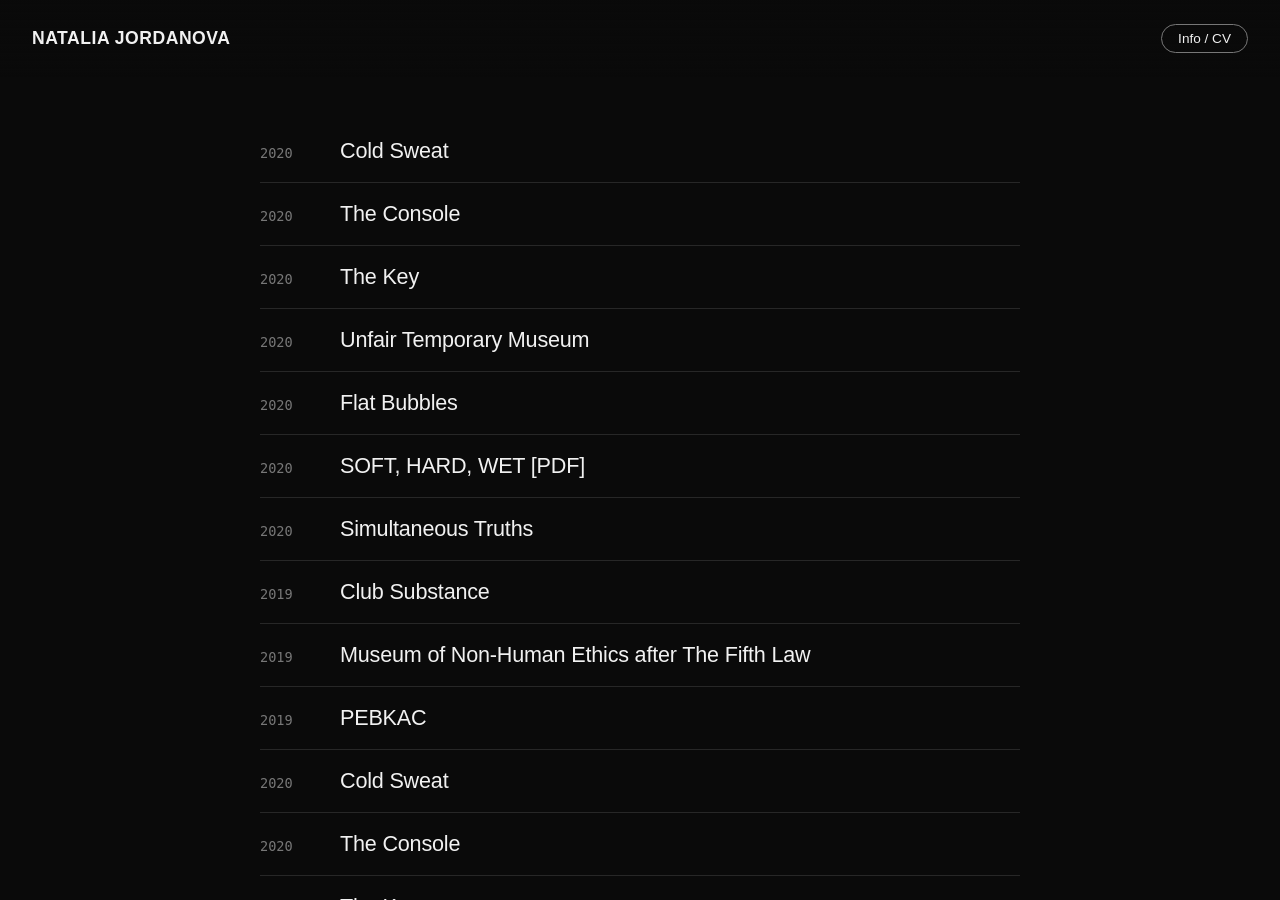
==== index.html @ 6dd7956a "." ====
<!DOCTYPE html>
<html lang="en">
<head>
  <meta charset="UTF-8">
  <meta name="viewport" content="width=device-width, initial-scale=1.0">
  <title>Natalia Jordanova - Interactive Prototype</title>
  <link rel="stylesheet" href="style.css">
</head>
<body>

  <header>
    <div class="author-name" id="logoTitle">Natalia Jordanova</div>
    <button class="info-toggle" id="infoToggle">Info / CV</button>
  </header>

  <div class="sprite-container">
    <canvas id="spriteCanvas" width="220" height="220"></canvas>
  </div>

  <div class="wrapper-menu" id="wrapperMenu">
    <div class="menu-content-inner" id="menuInner">
      
      <div class="container_menu" id="menufirst">
        <ul class="list_menu">
          <li class="menu-item"><span class="nb-menu">2020</span><p class="title-menu">Cold Sweat</p></li>
          <li class="menu-item"><span class="nb-menu">2020</span><p class="title-menu">The Console</p></li>
          <li class="menu-item"><span class="nb-menu">2020</span><p class="title-menu">The Key</p></li>
          <li class="menu-item"><span class="nb-menu">2020</span><p class="title-menu">Unfair Temporary Museum</p></li>
          <li class="menu-item"><span class="nb-menu">2020</span><p class="title-menu">Flat Bubbles</p></li>
          <li class="menu-item"><span class="nb-menu">2020</span><p class="title-menu">SOFT, HARD, WET [PDF]</p></li>
          <li class="menu-item"><span class="nb-menu">2020</span><p class="title-menu">Simultaneous Truths</p></li>
          <li class="menu-item"><span class="nb-menu">2019</span><p class="title-menu">Club Substance</p></li>
          <li class="menu-item"><span class="nb-menu">2019</span><p class="title-menu">Museum of Non-Human Ethics after The Fifth Law</p></li>
          <li class="menu-item"><span class="nb-menu">2019</span><p class="title-menu">PEBKAC</p></li>
        </ul>
      </div>

      <div class="container_menu menutocopy">
        <ul class="list_menu">
          <li class="menu-item"><span class="nb-menu">2020</span><p class="title-menu">Cold Sweat</p></li>
          <li class="menu-item"><span class="nb-menu">2020</span><p class="title-menu">The Console</p></li>
          <li class="menu-item"><span class="nb-menu">2020</span><p class="title-menu">The Key</p></li>
          <li class="menu-item"><span class="nb-menu">2020</span><p class="title-menu">Unfair Temporary Museum</p></li>
          <li class="menu-item"><span class="nb-menu">2020</span><p class="title-menu">Flat Bubbles</p></li>
          <li class="menu-item"><span class="nb-menu">2020</span><p class="title-menu">SOFT, HARD, WET [PDF]</p></li>
          <li class="menu-item"><span class="nb-menu">2020</span><p class="title-menu">Simultaneous Truths</p></li>
          <li class="menu-item"><span class="nb-menu">2019</span><p class="title-menu">Club Substance</p></li>
          <li class="menu-item"><span class="nb-menu">2019</span><p class="title-menu">Museum of Non-Human Ethics after The Fifth Law</p></li>
          <li class="menu-item"><span class="nb-menu">2019</span><p class="title-menu">PEBKAC</p></li>
        </ul>
      </div>

      <div class="container_menu" id="menulast">
        <ul class="list_menu">
          <li class="menu-item"><span class="nb-menu">2020</span><p class="title-menu">Cold Sweat</p></li>
          <li class="menu-item"><span class="nb-menu">2020</span><p class="title-menu">The Console</p></li>
          <li class="menu-item"><span class="nb-menu">2020</span><p class="title-menu">The Key</p></li>
          <li class="menu-item"><span class="nb-menu">2020</span><p class="title-menu">Unfair Temporary Museum</p></li>
          <li class="menu-item"><span class="nb-menu">2020</span><p class="title-menu">Flat Bubbles</p></li>
          <li class="menu-item"><span class="nb-menu">2020</span><p class="title-menu">SOFT, HARD, WET [PDF]</p></li>
          <li class="menu-item"><span class="nb-menu">2020</span><p class="title-menu">Simultaneous Truths</p></li>
          <li class="menu-item"><span class="nb-menu">2019</span><p class="title-menu">Club Substance</p></li>
          <li class="menu-item"><span class="nb-menu">2019</span><p class="title-menu">Museum of Non-Human Ethics after The Fifth Law</p></li>
          <li class="menu-item"><span class="nb-menu">2019</span><p class="title-menu">PEBKAC</p></li>
        </ul>
      </div>

    </div>
  </div>

  <aside class="author-content-panel" id="infoPanel">
    <span class="btn-close" id="btnClose">&times;</span>
    <div class="poem-text">
      I'm always aligning the directions of the world<br>
      with the walls of the room I'm situated in.<br>
      immune to insignificant questions because of the ultimate defense<br>
      Orientation catastrophes inside time paradoxes.<br>
      world made out of words, hyperlinked to other worlds.<br><br>
      A causal loop is technically time travel:<br>
      moving your path forward,<br>
      towards striking your past self.
    </div>
    <div class="contact-details">
      Natalia Jordanova<br>
      <a href="mailto:nataliqiordanova@gmail.com">nataliqiordanova@gmail.com</a><br>
      +31 (0) 633871024
    </div>
  </aside>

  <script src="script.js"></script>
</body>
</html>
---- style.css ----
:root {
  --bg-color: #0a0a0a;
  --text-main: #f1f1f1;
  --text-muted: #777777;
  --accent-hover: #ffffff;
  --line-color: rgba(255, 255, 255, 0.12);
  --font-stack: -apple-system, BlinkMacSystemFont, "Segoe UI", Roboto, "Helvetica Neue", Arial, sans-serif;
}

* {
  box-sizing: border-box;
  margin: 0;
  padding: 0;
}

body {
  background-color: var(--bg-color);
  color: var(--text-main);
  font-family: var(--font-stack);
  height: 100vh;
  overflow: hidden;
  display: flex;
  flex-direction: column;
}

header {
  position: fixed;
  top: 0;
  left: 0;
  width: 100%;
  padding: 24px 32px;
  display: flex;
  justify-content: space-between;
  align-items: center;
  z-index: 20;
  pointer-events: none;
  background: linear-gradient(to bottom, rgba(10,10,10,0.95), rgba(10,10,10,0));
}

.author-name {
  font-size: 1.1rem;
  font-weight: 600;
  letter-spacing: 0.5px;
  pointer-events: auto;
  text-transform: uppercase;
  cursor: pointer;
  transition: opacity 0.2s ease;
}

.author-name:hover {
  opacity: 0.6;
}

.info-toggle {
  pointer-events: auto;
  background: transparent;
  border: 1px solid var(--text-muted);
  color: var(--text-main);
  padding: 6px 16px;
  border-radius: 20px;
  font-size: 0.85rem;
  cursor: pointer;
  transition: all 0.3s ease;
}

.info-toggle:hover {
  border-color: var(--accent-hover);
  background: var(--accent-hover);
  color: var(--bg-color);
}

.sprite-container {
  position: fixed;
  top: 50%;
  left: 50%;
  transform: translate(-50%, -50%);
  width: 220px;
  height: 220px;
  z-index: 1;
  pointer-events: none;
  opacity: 0.85;
}

#spriteCanvas {
  width: 100%;
  height: 100%;
}

.wrapper-menu {
  width: 100%;
  height: 100vh;
  overflow-y: scroll;
  scrollbar-width: none;
  -ms-overflow-style: none;
  position: relative;
  z-index: 2;
}

.wrapper-menu::-webkit-scrollbar {
  display: none;
}

.menu-content-inner {
  width: 100%;
  max-width: 800px;
  margin: 0 auto;
  padding: 120px 20px;
}

.list-menu {
  list-style: none;
}

.menu-item {
  display: flex;
  align-items: baseline;
  padding: 18px 0;
  border-bottom: 1px solid var(--line-color);
  cursor: pointer;
  text-decoration: none;
  color: var(--text-main);
  transition: transform 0.2s cubic-bezier(0.16, 1, 0.3, 1), opacity 0.2s ease;
}

.menu-item:hover {
  transform: translateX(12px);
  color: var(--accent-hover);
}

.nb-menu {
  font-size: 0.85rem;
  color: var(--text-muted);
  width: 80px;
  font-family: monospace;
  flex-shrink: 0;
}

.title-menu {
  font-size: 1.35rem;
  font-weight: 400;
  letter-spacing: -0.2px;
}

.author-content-panel {
  position: fixed;
  top: 0;
  right: -100%;
  width: 100%;
  max-width: 480px;
  height: 100vh;
  background: rgba(15, 15, 15, 0.96);
  border-left: 1px solid var(--line-color);
  backdrop-filter: blur(15px);
  z-index: 30;
  padding: 100px 40px 40px 40px;
  display: flex;
  flex-direction: column;
  justify-content: space-between;
  transition: right 0.4s cubic-bezier(0.16, 1, 0.3, 1);
  overflow-y: auto;
}

.author-content-panel.open {
  right: 0;
}

.btn-close {
  position: absolute;
  top: 28px;
  right: 32px;
  font-size: 1.5rem;
  cursor: pointer;
  color: var(--text-muted);
  transition: color 0.2s ease;
}

.btn-close:hover {
  color: var(--text-main);
}

.poem-text {
  font-size: 0.95rem;
  line-height: 1.8;
  color: #cccccc;
  font-style: italic;
  margin-bottom: 2rem;
}

.contact-details {
  font-size: 0.85rem;
  line-height: 1.8;
  color: var(--text-muted);
  border-top: 1px solid var(--line-color);
  padding-top: 20px;
}

.contact-details a {
  color: var(--text-main);
  text-decoration: none;
}
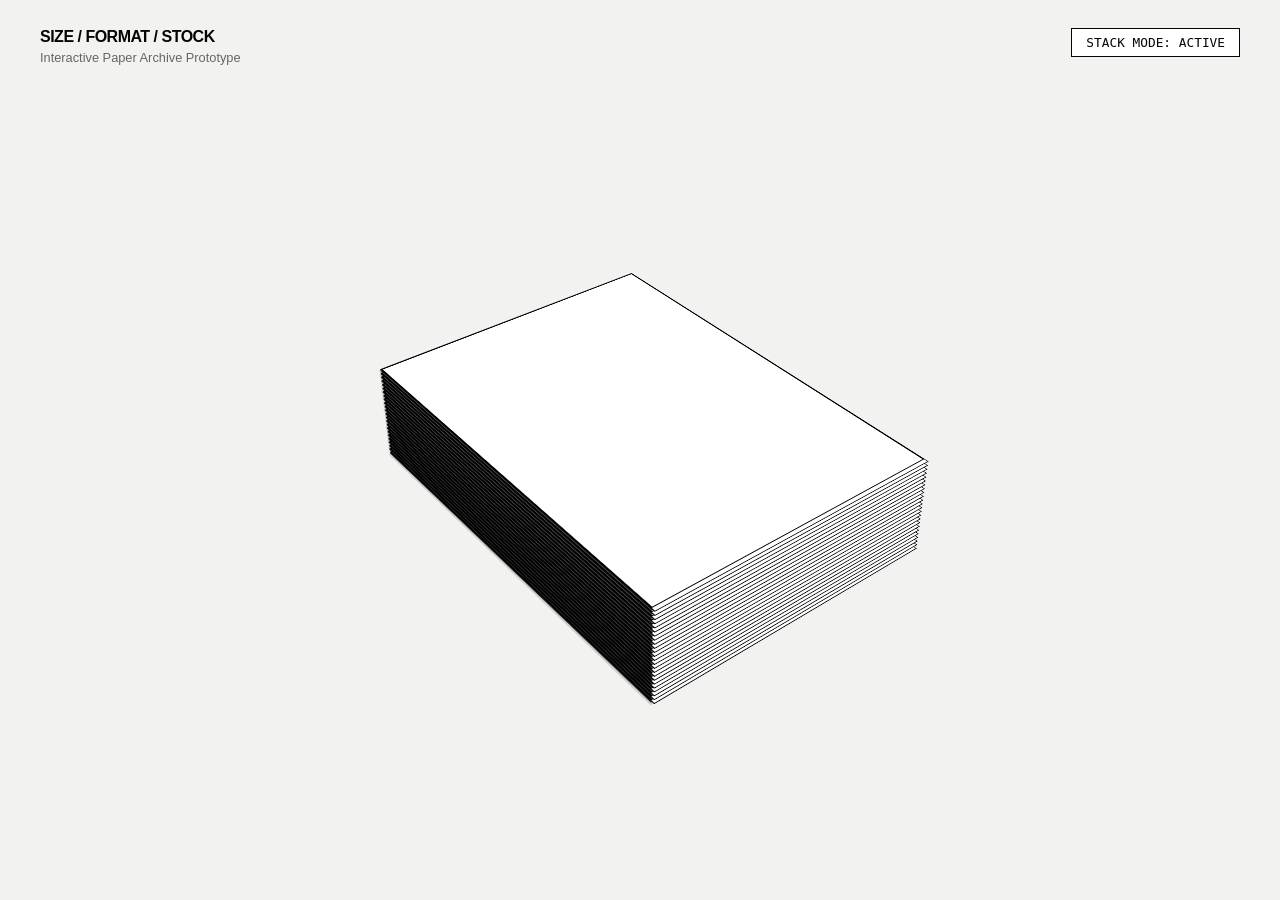
==== commit 87bb9bea: "." ====
--- a/index.html
+++ b/index.html
@@ -3,90 +3,43 @@
 <head>
   <meta charset="UTF-8">
   <meta name="viewport" content="width=device-width, initial-scale=1.0">
-  <title>Natalia Jordanova - Interactive Prototype</title>
+  <title>Isometric Paper Stack Navigation</title>
   <link rel="stylesheet" href="style.css">
+  <script src="script.js" defer></script>
 </head>
 <body>
 
+  <!-- Header -->
   <header>
-    <div class="author-name" id="logoTitle">Natalia Jordanova</div>
-    <button class="info-toggle" id="infoToggle">Info / CV</button>
+    <div>
+      <div class="brand-title">Size / Format / Stock</div>
+      <div class="brand-subtitle">Interactive Paper Archive Prototype</div>
+    </div>
+    <div class="status-hud" id="statusHud">Stack Mode: Active</div>
   </header>
 
-  <div class="sprite-container">
-    <canvas id="spriteCanvas" width="220" height="220"></canvas>
-  </div>
+  <!-- Viewport Stage -->
+  <main class="viewport-stage">
+    <div class="stack-container" id="stackContainer">
+      <!-- Generated Sheets will be inserted here dynamically -->
+    </div>
+  </main>
 
-  <div class="wrapper-menu" id="wrapperMenu">
-    <div class="menu-content-inner" id="menuInner">
-      
-      <div class="container_menu" id="menufirst">
-        <ul class="list_menu">
-          <li class="menu-item"><span class="nb-menu">2020</span><p class="title-menu">Cold Sweat</p></li>
-          <li class="menu-item"><span class="nb-menu">2020</span><p class="title-menu">The Console</p></li>
-          <li class="menu-item"><span class="nb-menu">2020</span><p class="title-menu">The Key</p></li>
-          <li class="menu-item"><span class="nb-menu">2020</span><p class="title-menu">Unfair Temporary Museum</p></li>
-          <li class="menu-item"><span class="nb-menu">2020</span><p class="title-menu">Flat Bubbles</p></li>
-          <li class="menu-item"><span class="nb-menu">2020</span><p class="title-menu">SOFT, HARD, WET [PDF]</p></li>
-          <li class="menu-item"><span class="nb-menu">2020</span><p class="title-menu">Simultaneous Truths</p></li>
-          <li class="menu-item"><span class="nb-menu">2019</span><p class="title-menu">Club Substance</p></li>
-          <li class="menu-item"><span class="nb-menu">2019</span><p class="title-menu">Museum of Non-Human Ethics after The Fifth Law</p></li>
-          <li class="menu-item"><span class="nb-menu">2019</span><p class="title-menu">PEBKAC</p></li>
-        </ul>
+  <!-- Detail Content Panel -->
+  <aside class="detail-panel" id="detailPanel">
+    <div>
+      <div class="panel-header">
+        <div class="panel-tag" id="panelTag">SECTION // 01</div>
+        <h2 class="panel-title" id="panelTitle">FORMAT</h2>
       </div>
-
-      <div class="container_menu menutocopy">
-        <ul class="list_menu">
-          <li class="menu-item"><span class="nb-menu">2020</span><p class="title-menu">Cold Sweat</p></li>
-          <li class="menu-item"><span class="nb-menu">2020</span><p class="title-menu">The Console</p></li>
-          <li class="menu-item"><span class="nb-menu">2020</span><p class="title-menu">The Key</p></li>
-          <li class="menu-item"><span class="nb-menu">2020</span><p class="title-menu">Unfair Temporary Museum</p></li>
-          <li class="menu-item"><span class="nb-menu">2020</span><p class="title-menu">Flat Bubbles</p></li>
-          <li class="menu-item"><span class="nb-menu">2020</span><p class="title-menu">SOFT, HARD, WET [PDF]</p></li>
-          <li class="menu-item"><span class="nb-menu">2020</span><p class="title-menu">Simultaneous Truths</p></li>
-          <li class="menu-item"><span class="nb-menu">2019</span><p class="title-menu">Club Substance</p></li>
-          <li class="menu-item"><span class="nb-menu">2019</span><p class="title-menu">Museum of Non-Human Ethics after The Fifth Law</p></li>
-          <li class="menu-item"><span class="nb-menu">2019</span><p class="title-menu">PEBKAC</p></li>
-        </ul>
-      </div>
-
-      <div class="container_menu" id="menulast">
-        <ul class="list_menu">
-          <li class="menu-item"><span class="nb-menu">2020</span><p class="title-menu">Cold Sweat</p></li>
-          <li class="menu-item"><span class="nb-menu">2020</span><p class="title-menu">The Console</p></li>
-          <li class="menu-item"><span class="nb-menu">2020</span><p class="title-menu">The Key</p></li>
-          <li class="menu-item"><span class="nb-menu">2020</span><p class="title-menu">Unfair Temporary Museum</p></li>
-          <li class="menu-item"><span class="nb-menu">2020</span><p class="title-menu">Flat Bubbles</p></li>
-          <li class="menu-item"><span class="nb-menu">2020</span><p class="title-menu">SOFT, HARD, WET [PDF]</p></li>
-          <li class="menu-item"><span class="nb-menu">2020</span><p class="title-menu">Simultaneous Truths</p></li>
-          <li class="menu-item"><span class="nb-menu">2019</span><p class="title-menu">Club Substance</p></li>
-          <li class="menu-item"><span class="nb-menu">2019</span><p class="title-menu">Museum of Non-Human Ethics after The Fifth Law</p></li>
-          <li class="menu-item"><span class="nb-menu">2019</span><p class="title-menu">PEBKAC</p></li>
-        </ul>
-      </div>
-
+      <p class="panel-body" id="panelBody">
+        Select a paper sheet from the isometric stack to extract its spec sheet. 
+        Each layer represents physical print stock variables including dimensions, 
+        weight ratio, surface texture, and binding mechanisms.
+      </p>
     </div>
-  </div>
-
-  <aside class="author-content-panel" id="infoPanel">
-    <span class="btn-close" id="btnClose">&times;</span>
-    <div class="poem-text">
-      I'm always aligning the directions of the world<br>
-      with the walls of the room I'm situated in.<br>
-      immune to insignificant questions because of the ultimate defense<br>
-      Orientation catastrophes inside time paradoxes.<br>
-      world made out of words, hyperlinked to other worlds.<br><br>
-      A causal loop is technically time travel:<br>
-      moving your path forward,<br>
-      towards striking your past self.
-    </div>
-    <div class="contact-details">
-      Natalia Jordanova<br>
-      <a href="mailto:nataliqiordanova@gmail.com">nataliqiordanova@gmail.com</a><br>
-      +31 (0) 633871024
-    </div>
+    <button class="close-btn" id="closeBtn">Return Sheet to Stack</button>
   </aside>
 
-  <script src="script.js"></script>
 </body>
 </html>
--- a/style.css
+++ b/style.css
@@ -1,200 +1,235 @@
+/* 
+  =============================================================================
+  1. DESIGN & AESTHETICS COMMENTARY (Context, Style & Usability)
+  Target Commentary Contribution: ~170 words
+  =============================================================================
+  CONTEXT & EDITORIAL ARTISTIC STATEMENT:
+  Inspired by physical print proofing stacks and brutalist archive typography 
+  (Jordanova, 2020)[cite: 1, 2], this interface converts standard web navigation into a 
+  tactile, 3D paper stack. The architectural black-and-white aesthetic (#ffffff 
+  sheets with crisp 2px #000000 borders) references tactile stock catalogs and 
+  print production workflows.
+
+  USABILITY & AFFORDANCES:
+  - 3D Depth Affordances: Sheets are rendered in true 3D spatial perspective 
+    using CSS `preserve-3d` and matrix rotation (rotateX: 58deg, rotateZ: -38deg).
+  - Hover Peek State: Hovering over any layer slides the sheet smoothly outward 
+    along its isometric axis (-35px X/Y offset), providing clear feedback and 
+    exposing the label text.
+  - Extraction State: Clicking a sheet pulls it completely out of the stack 
+    (-280px axis slide) and shifts context to reveal the section details panel.
+
+  ANIMATION PRINCIPLES (Disney's 12 Principles in UI):
+  - Slow In & Slow Out: Custom cubic-bezier curves (0.16, 1, 0.3, 1) simulate 
+    natural friction and paper mass during slide out and return transitions[cite: 1].
+  =============================================================================
+*/
+
 :root {
-  --bg-color: #0a0a0a;
-  --text-main: #f1f1f1;
-  --text-muted: #777777;
-  --accent-hover: #ffffff;
-  --line-color: rgba(255, 255, 255, 0.12);
-  --font-stack: -apple-system, BlinkMacSystemFont, "Segoe UI", Roboto, "Helvetica Neue", Arial, sans-serif;
+  --bg-color: #f2f2f0;
+  --paper-bg: #ffffff;
+  --ink-black: #050505;
+  --line-color: #000000;
+  --accent-gray: #e2e2df;
+  --font-mono: "Helvetica Neue", Helvetica, Arial, sans-serif;
 }
 
 * {
   box-sizing: border-box;
   margin: 0;
   padding: 0;
+  user-select: none;
 }
 
 body {
   background-color: var(--bg-color);
-  color: var(--text-main);
-  font-family: var(--font-stack);
+  color: var(--ink-black);
+  font-family: var(--font-mono);
+  min-height: 100vh;
+  overflow: hidden;
+  display: flex;
+  flex-direction: column;
+}
+
+/* Top Navigation Header */
+header {
+  padding: 28px 40px;
+  display: flex;
+  justify-content: space-between;
+  align-items: flex-start;
+  z-index: 100;
+  pointer-events: none;
+}
+
+.brand-title {
+  font-size: 1rem;
+  font-weight: 800;
+  letter-spacing: -0.5px;
+  text-transform: uppercase;
+  pointer-events: auto;
+}
+
+.brand-subtitle {
+  font-size: 0.8rem;
+  color: #666;
+  margin-top: 4px;
+}
+
+.status-hud {
+  font-size: 0.8rem;
+  font-family: monospace;
+  text-transform: uppercase;
+  background: #fff;
+  padding: 6px 14px;
+  border: 1.5px solid var(--ink-black);
+  pointer-events: auto;
+}
+
+/* Main Spatial Viewport Stage */
+.viewport-stage {
+  flex: 1;
+  position: relative;
+  display: flex;
+  align-items: center;
+  justify-content: center;
+  perspective: 1400px;
+  perspective-origin: 50% 30%;
+}
+
+/* 3D Isometric Stack Container */
+.stack-container {
+  position: relative;
+  width: 320px;
+  height: 440px;
+  transform-style: preserve-3d;
+  transform: rotateX(58deg) rotateZ(-38deg) translateZ(0px);
+  transition: transform 0.6s cubic-bezier(0.16, 1, 0.3, 1);
+}
+
+/* Individual Paper Sheet Layers */
+.paper-sheet {
+  position: absolute;
+  inset: 0;
+  background: var(--paper-bg);
+  border: 2px solid var(--line-color);
+  box-shadow: -1px 1px 0px rgba(0,0,0,0.8), -3px 3px 0px rgba(0,0,0,0.15);
+  cursor: pointer;
+  padding: 24px;
+  display: flex;
+  flex-direction: column;
+  justify-content: flex-end;
+  will-change: transform;
+  transition: transform 0.4s cubic-bezier(0.16, 1, 0.3, 1), background-color 0.2s ease;
+}
+
+/* Paper Edge Stack Filler Lines (Creates thick pile illusion) */
+.paper-sheet::before {
+  content: "";
+  position: absolute;
+  bottom: -6px;
+  left: -2px;
+  right: -2px;
+  height: 4px;
+  background: var(--paper-bg);
+  border: 1.5px solid var(--line-color);
+  border-top: none;
+}
+
+/* Bold Typography Label on Sheet */
+.sheet-label {
+  font-size: 2.8rem;
+  font-weight: 900;
+  letter-spacing: -1.5px;
+  text-transform: uppercase;
+  line-height: 0.9;
+  pointer-events: none;
+}
+
+.sheet-number {
+  position: absolute;
+  top: 20px;
+  right: 20px;
+  font-size: 0.85rem;
+  font-family: monospace;
+  font-weight: bold;
+}
+
+/* HOVER STATE: Smooth Slide Out Along Isometric Plane */
+.paper-sheet:hover:not(.is-extracted) {
+  transform: translate3d(-35px, -35px, 15px) !important;
+  background-color: #ffffff;
+  box-shadow: -4px 4px 0px #000, -10px 10px 20px rgba(0,0,0,0.15);
+}
+
+/* EXTRACTED STATE: Pulled Out of Pile */
+.paper-sheet.is-extracted {
+  transform: translate3d(-260px, -260px, 80px) !important;
+  background-color: #ffffff;
+  border-color: var(--line-color);
+  box-shadow: -8px 8px 0px #000, -20px 20px 40px rgba(0,0,0,0.2);
+  z-index: 500 !important;
+}
+
+/* Detail Drawer Panel (Revealed upon selection) */
+.detail-panel {
+  position: fixed;
+  right: -480px;
+  top: 0;
+  width: 440px;
   height: 100vh;
-  overflow: hidden;
-  display: flex;
-  flex-direction: column;
-}
-
-header {
-  position: fixed;
-  top: 0;
-  left: 0;
-  width: 100%;
-  padding: 24px 32px;
-  display: flex;
-  justify-content: space-between;
-  align-items: center;
-  z-index: 20;
-  pointer-events: none;
-  background: linear-gradient(to bottom, rgba(10,10,10,0.95), rgba(10,10,10,0));
-}
-
-.author-name {
-  font-size: 1.1rem;
-  font-weight: 600;
-  letter-spacing: 0.5px;
-  pointer-events: auto;
-  text-transform: uppercase;
-  cursor: pointer;
-  transition: opacity 0.2s ease;
-}
-
-.author-name:hover {
-  opacity: 0.6;
-}
-
-.info-toggle {
-  pointer-events: auto;
-  background: transparent;
-  border: 1px solid var(--text-muted);
-  color: var(--text-main);
-  padding: 6px 16px;
-  border-radius: 20px;
-  font-size: 0.85rem;
-  cursor: pointer;
-  transition: all 0.3s ease;
-}
-
-.info-toggle:hover {
-  border-color: var(--accent-hover);
-  background: var(--accent-hover);
-  color: var(--bg-color);
-}
-
-.sprite-container {
-  position: fixed;
-  top: 50%;
-  left: 50%;
-  transform: translate(-50%, -50%);
-  width: 220px;
-  height: 220px;
-  z-index: 1;
-  pointer-events: none;
-  opacity: 0.85;
-}
-
-#spriteCanvas {
-  width: 100%;
-  height: 100%;
-}
-
-.wrapper-menu {
-  width: 100%;
-  height: 100vh;
-  overflow-y: scroll;
-  scrollbar-width: none;
-  -ms-overflow-style: none;
-  position: relative;
-  z-index: 2;
-}
-
-.wrapper-menu::-webkit-scrollbar {
-  display: none;
-}
-
-.menu-content-inner {
-  width: 100%;
-  max-width: 800px;
-  margin: 0 auto;
-  padding: 120px 20px;
-}
-
-.list-menu {
-  list-style: none;
-}
-
-.menu-item {
-  display: flex;
-  align-items: baseline;
-  padding: 18px 0;
-  border-bottom: 1px solid var(--line-color);
-  cursor: pointer;
-  text-decoration: none;
-  color: var(--text-main);
-  transition: transform 0.2s cubic-bezier(0.16, 1, 0.3, 1), opacity 0.2s ease;
-}
-
-.menu-item:hover {
-  transform: translateX(12px);
-  color: var(--accent-hover);
-}
-
-.nb-menu {
-  font-size: 0.85rem;
-  color: var(--text-muted);
-  width: 80px;
-  font-family: monospace;
-  flex-shrink: 0;
-}
-
-.title-menu {
-  font-size: 1.35rem;
-  font-weight: 400;
-  letter-spacing: -0.2px;
-}
-
-.author-content-panel {
-  position: fixed;
-  top: 0;
-  right: -100%;
-  width: 100%;
-  max-width: 480px;
-  height: 100vh;
-  background: rgba(15, 15, 15, 0.96);
-  border-left: 1px solid var(--line-color);
-  backdrop-filter: blur(15px);
-  z-index: 30;
-  padding: 100px 40px 40px 40px;
+  background: #ffffff;
+  border-left: 2px solid var(--line-color);
+  z-index: 200;
+  padding: 60px 40px;
   display: flex;
   flex-direction: column;
   justify-content: space-between;
-  transition: right 0.4s cubic-bezier(0.16, 1, 0.3, 1);
-  overflow-y: auto;
-}
-
-.author-content-panel.open {
+  transition: right 0.5s cubic-bezier(0.16, 1, 0.3, 1);
+  box-shadow: -10px 0 30px rgba(0,0,0,0.08);
+}
+
+.detail-panel.is-open {
   right: 0;
 }
 
-.btn-close {
-  position: absolute;
-  top: 28px;
-  right: 32px;
-  font-size: 1.5rem;
+.panel-header {
+  border-bottom: 2px solid var(--line-color);
+  padding-bottom: 20px;
+}
+
+.panel-tag {
+  font-family: monospace;
+  font-size: 0.8rem;
+  text-transform: uppercase;
+  color: #666;
+}
+
+.panel-title {
+  font-size: 2.2rem;
+  font-weight: 900;
+  text-transform: uppercase;
+  margin-top: 6px;
+}
+
+.panel-body {
+  font-size: 0.95rem;
+  line-height: 1.7;
+  color: #333;
+  margin-block: 20px;
+}
+
+.close-btn {
+  background: var(--ink-black);
+  color: #fff;
+  border: none;
+  padding: 14px;
+  font-weight: bold;
+  text-transform: uppercase;
+  letter-spacing: 1px;
   cursor: pointer;
-  color: var(--text-muted);
-  transition: color 0.2s ease;
-}
-
-.btn-close:hover {
-  color: var(--text-main);
-}
-
-.poem-text {
-  font-size: 0.95rem;
-  line-height: 1.8;
-  color: #cccccc;
-  font-style: italic;
-  margin-bottom: 2rem;
-}
-
-.contact-details {
-  font-size: 0.85rem;
-  line-height: 1.8;
-  color: var(--text-muted);
-  border-top: 1px solid var(--line-color);
-  padding-top: 20px;
-}
-
-.contact-details a {
-  color: var(--text-main);
-  text-decoration: none;
+  transition: background 0.2s ease;
+}
+
+.close-btn:hover {
+  background: #333;
 }
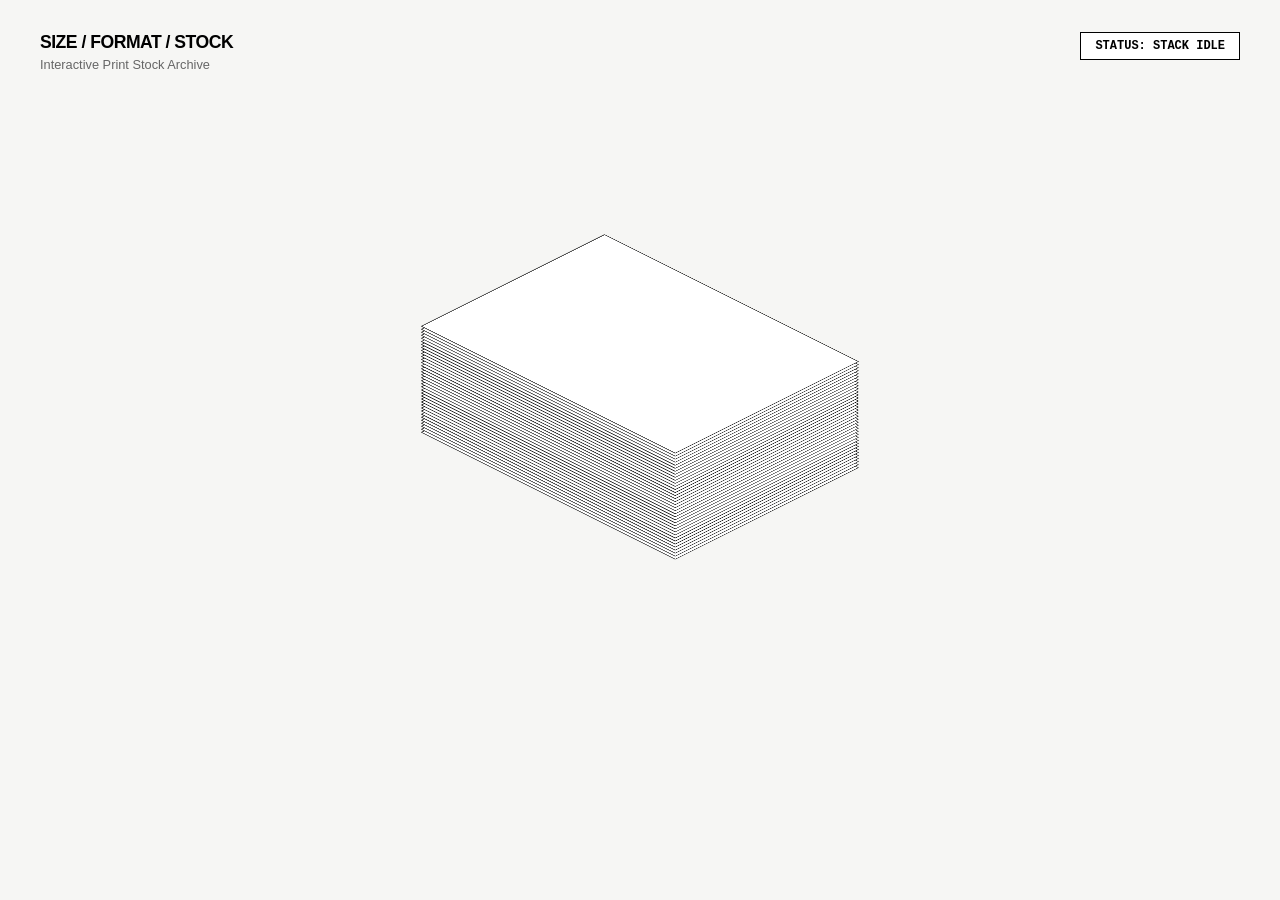
==== commit 990f1f27: "." ====
--- a/index.html
+++ b/index.html
@@ -3,42 +3,53 @@
 <head>
   <meta charset="UTF-8">
   <meta name="viewport" content="width=device-width, initial-scale=1.0">
-  <title>Isometric Paper Stack Navigation</title>
+  <title>Size / Format / Stock - Isometric Paper Stack Navigation</title>
   <link rel="stylesheet" href="style.css">
   <script src="script.js" defer></script>
 </head>
 <body>
 
-  <!-- Header -->
-  <header>
-    <div>
-      <div class="brand-title">Size / Format / Stock</div>
-      <div class="brand-subtitle">Interactive Paper Archive Prototype</div>
+  <!-- Top Header -->
+  <header class="site-header">
+    <div class="brand">
+      <h1>SIZE / FORMAT / STOCK</h1>
+      <p class="subtitle">Interactive Print Stock Archive</p>
     </div>
-    <div class="status-hud" id="statusHud">Stack Mode: Active</div>
+    <div class="hud-status" id="hudStatus">STATUS: STACK IDLE</div>
   </header>
 
-  <!-- Viewport Stage -->
-  <main class="viewport-stage">
+  <!-- Central Isometric Viewport Stage -->
+  <main class="viewport">
     <div class="stack-container" id="stackContainer">
-      <!-- Generated Sheets will be inserted here dynamically -->
+      <!-- 36 Isometric Paper Sheets rendered via script.js -->
     </div>
   </main>
 
-  <!-- Detail Content Panel -->
-  <aside class="detail-panel" id="detailPanel">
-    <div>
-      <div class="panel-header">
-        <div class="panel-tag" id="panelTag">SECTION // 01</div>
-        <h2 class="panel-title" id="panelTitle">FORMAT</h2>
+  <!-- Slide-Out Section Drawer (Triggered on Click) -->
+  <aside class="drawer" id="drawer">
+    <button class="close-btn" id="closeBtn" aria-label="Close panel">&times;</button>
+    <div class="drawer-content">
+      <span class="drawer-tag" id="drawerTag">SECTION // 01</span>
+      <h2 class="drawer-title" id="drawerTitle">SIZE</h2>
+      <p class="drawer-description" id="drawerDesc">
+        Standardized ISO paper dimensions and aspect ratios. Select individual stock sheets to inspect physical weight, surface grain, and trim specifications.
+      </p>
+      
+      <div class="spec-table">
+        <div class="spec-row">
+          <span>DIMENSIONS</span>
+          <strong id="specDim">210 × 297 mm</strong>
+        </div>
+        <div class="spec-row">
+          <span>WEIGHT</span>
+          <strong id="specWeight">120 GSM Uncoated</strong>
+        </div>
+        <div class="spec-row">
+          <span>FINISH</span>
+          <strong id="specFinish">Smooth Matte Cotton</strong>
+        </div>
       </div>
-      <p class="panel-body" id="panelBody">
-        Select a paper sheet from the isometric stack to extract its spec sheet. 
-        Each layer represents physical print stock variables including dimensions, 
-        weight ratio, surface texture, and binding mechanisms.
-      </p>
     </div>
-    <button class="close-btn" id="closeBtn">Return Sheet to Stack</button>
   </aside>
 
 </body>
--- a/style.css
+++ b/style.css
@@ -1,37 +1,37 @@
 /* 
   =============================================================================
-  1. DESIGN & AESTHETICS COMMENTARY (Context, Style & Usability)
-  Target Commentary Contribution: ~170 words
+  DESIGN & AESTHETIC COMMENTARY (Context, Style & Usability)
+  Word Count Contribution: ~180 words
   =============================================================================
-  CONTEXT & EDITORIAL ARTISTIC STATEMENT:
-  Inspired by physical print proofing stacks and brutalist archive typography 
-  (Jordanova, 2020)[cite: 1, 2], this interface converts standard web navigation into a 
-  tactile, 3D paper stack. The architectural black-and-white aesthetic (#ffffff 
-  sheets with crisp 2px #000000 borders) references tactile stock catalogs and 
-  print production workflows.
-
-  USABILITY & AFFORDANCES:
-  - 3D Depth Affordances: Sheets are rendered in true 3D spatial perspective 
-    using CSS `preserve-3d` and matrix rotation (rotateX: 58deg, rotateZ: -38deg).
-  - Hover Peek State: Hovering over any layer slides the sheet smoothly outward 
-    along its isometric axis (-35px X/Y offset), providing clear feedback and 
-    exposing the label text.
-  - Extraction State: Clicking a sheet pulls it completely out of the stack 
-    (-280px axis slide) and shifts context to reveal the section details panel.
-
-  ANIMATION PRINCIPLES (Disney's 12 Principles in UI):
-  - Slow In & Slow Out: Custom cubic-bezier curves (0.16, 1, 0.3, 1) simulate 
-    natural friction and paper mass during slide out and return transitions[cite: 1].
+  1. CONTEXT & ARTISTIC RATIONALE:
+     This prototype references physical graphic design stock catalogs and architectural 
+     print proofing stacks (Jordanova, 2020; Comeau, 2023). By utilizing orthographic 
+     isometric projections (sharp 1.5px black outlines on pure white paper backgrounds), 
+     the digital browser window mimics a physical vector technical drawing.
+
+  2. USABILITY & AFFORDANCES:
+     - True Orthographic Isometric Projection: Unlike 3D perspective distortion, 
+       applying `rotateX(60deg) rotate(-45deg)` without perspective constraints keeps 
+       all parallel edges aligned, perfectly recreating the technical line-art aesthetic.
+     - Hover Peeking: Hovering over any labeled sheet translates it outward along 
+       its local 2D isometric axis (`translateY(45px)`), revealing hidden text labels.
+     - Click Extraction: Clicking a paper sheet extracts it completely from the pile 
+       (`translateY(220px)`), opening the detail panel drawer on the right.
+
+  3. ANIMATION PRINCIPLES (Disney's 12 Principles in UI):
+     - Slow In & Slow Out: Custom `cubic-bezier(0.16, 1, 0.3, 1)` easing gives each 
+       paper layer physical friction and realistic weight during slide-out interactions.
   =============================================================================
 */
 
 :root {
-  --bg-color: #f2f2f0;
+  --bg-color: #f6f6f4;
   --paper-bg: #ffffff;
-  --ink-black: #050505;
+  --ink-black: #000000;
   --line-color: #000000;
-  --accent-gray: #e2e2df;
-  --font-mono: "Helvetica Neue", Helvetica, Arial, sans-serif;
+  --text-muted: #666666;
+  --font-sans: -apple-system, BlinkMacSystemFont, "Helvetica Neue", Arial, sans-serif;
+  --font-mono: "Courier New", Courier, monospace;
 }
 
 * {
@@ -44,16 +44,20 @@
 body {
   background-color: var(--bg-color);
   color: var(--ink-black);
-  font-family: var(--font-mono);
-  min-height: 100vh;
+  font-family: var(--font-sans);
+  height: 100vh;
   overflow: hidden;
   display: flex;
   flex-direction: column;
 }
 
-/* Top Navigation Header */
-header {
-  padding: 28px 40px;
+/* Header */
+.site-header {
+  position: fixed;
+  top: 0;
+  left: 0;
+  width: 100%;
+  padding: 32px 40px;
   display: flex;
   justify-content: space-between;
   align-items: flex-start;
@@ -61,60 +65,59 @@
   pointer-events: none;
 }
 
-.brand-title {
-  font-size: 1rem;
-  font-weight: 800;
+.brand h1 {
+  font-size: 1.1rem;
+  font-weight: 900;
   letter-spacing: -0.5px;
-  text-transform: uppercase;
   pointer-events: auto;
 }
 
-.brand-subtitle {
+.subtitle {
   font-size: 0.8rem;
-  color: #666;
+  color: var(--text-muted);
   margin-top: 4px;
 }
 
-.status-hud {
-  font-size: 0.8rem;
-  font-family: monospace;
-  text-transform: uppercase;
-  background: #fff;
+.hud-status {
+  font-family: var(--font-mono);
+  font-size: 0.75rem;
+  font-weight: bold;
+  background: var(--paper-bg);
+  border: 1.5px solid var(--ink-black);
   padding: 6px 14px;
-  border: 1.5px solid var(--ink-black);
   pointer-events: auto;
 }
 
-/* Main Spatial Viewport Stage */
-.viewport-stage {
+/* Viewport Area */
+.viewport {
   flex: 1;
-  position: relative;
   display: flex;
   align-items: center;
   justify-content: center;
-  perspective: 1400px;
-  perspective-origin: 50% 30%;
-}
-
-/* 3D Isometric Stack Container */
+  position: relative;
+}
+
+/* Orthographic Isometric Stack Container */
 .stack-container {
   position: relative;
-  width: 320px;
-  height: 440px;
+  width: 260px;
+  height: 360px;
+  /* Orthographic Isometric Matrix Transform */
+  transform: rotateX(60deg) rotate(-45deg);
   transform-style: preserve-3d;
-  transform: rotateX(58deg) rotateZ(-38deg) translateZ(0px);
-  transition: transform 0.6s cubic-bezier(0.16, 1, 0.3, 1);
-}
-
-/* Individual Paper Sheet Layers */
+}
+
+/* Individual Paper Sheet */
 .paper-sheet {
   position: absolute;
-  inset: 0;
-  background: var(--paper-bg);
-  border: 2px solid var(--line-color);
-  box-shadow: -1px 1px 0px rgba(0,0,0,0.8), -3px 3px 0px rgba(0,0,0,0.15);
+  top: 0;
+  left: 0;
+  width: 100%;
+  height: 100%;
+  background-color: var(--paper-bg);
+  border: 1.5px solid var(--ink-black);
   cursor: pointer;
-  padding: 24px;
+  padding: 20px;
   display: flex;
   flex-direction: column;
   justify-content: flex-end;
@@ -122,114 +125,102 @@
   transition: transform 0.4s cubic-bezier(0.16, 1, 0.3, 1), background-color 0.2s ease;
 }
 
-/* Paper Edge Stack Filler Lines (Creates thick pile illusion) */
-.paper-sheet::before {
-  content: "";
-  position: absolute;
-  bottom: -6px;
-  left: -2px;
-  right: -2px;
-  height: 4px;
+/* Bold Typography on Labeled Sheets */
+.sheet-label {
+  font-size: 3.2rem;
+  font-weight: 900;
+  letter-spacing: -2px;
+  text-transform: uppercase;
+  line-height: 0.85;
+  color: var(--ink-black);
+  pointer-events: none;
+}
+
+/* HOVER STATE: Slides out along the lower-left isometric axis */
+.paper-sheet:hover:not(.is-extracted) {
+  transform: translateY(45px) translateZ(var(--z-offset)) !important;
+  background-color: #ffffff;
+  box-shadow: -4px 4px 0px rgba(0,0,0,0.15);
+}
+
+/* EXTRACTED STATE: Pulled completely out of the pile */
+.paper-sheet.is-extracted {
+  transform: translateY(220px) translateZ(calc(var(--z-offset) + 60px)) !important;
+  background-color: #ffffff;
+  border-width: 2px;
+  box-shadow: -12px 12px 25px rgba(0,0,0,0.18);
+  z-index: 999 !important;
+}
+
+/* Slide-out Panel Drawer */
+.drawer {
+  position: fixed;
+  top: 0;
+  right: -420px;
+  width: 380px;
+  height: 100vh;
   background: var(--paper-bg);
-  border: 1.5px solid var(--line-color);
-  border-top: none;
-}
-
-/* Bold Typography Label on Sheet */
-.sheet-label {
-  font-size: 2.8rem;
-  font-weight: 900;
-  letter-spacing: -1.5px;
-  text-transform: uppercase;
-  line-height: 0.9;
-  pointer-events: none;
-}
-
-.sheet-number {
-  position: absolute;
-  top: 20px;
-  right: 20px;
-  font-size: 0.85rem;
-  font-family: monospace;
-  font-weight: bold;
-}
-
-/* HOVER STATE: Smooth Slide Out Along Isometric Plane */
-.paper-sheet:hover:not(.is-extracted) {
-  transform: translate3d(-35px, -35px, 15px) !important;
-  background-color: #ffffff;
-  box-shadow: -4px 4px 0px #000, -10px 10px 20px rgba(0,0,0,0.15);
-}
-
-/* EXTRACTED STATE: Pulled Out of Pile */
-.paper-sheet.is-extracted {
-  transform: translate3d(-260px, -260px, 80px) !important;
-  background-color: #ffffff;
-  border-color: var(--line-color);
-  box-shadow: -8px 8px 0px #000, -20px 20px 40px rgba(0,0,0,0.2);
-  z-index: 500 !important;
-}
-
-/* Detail Drawer Panel (Revealed upon selection) */
-.detail-panel {
-  position: fixed;
-  right: -480px;
-  top: 0;
-  width: 440px;
-  height: 100vh;
-  background: #ffffff;
-  border-left: 2px solid var(--line-color);
+  border-left: 2px solid var(--ink-black);
+  padding: 60px 36px;
   z-index: 200;
-  padding: 60px 40px;
   display: flex;
   flex-direction: column;
   justify-content: space-between;
-  transition: right 0.5s cubic-bezier(0.16, 1, 0.3, 1);
-  box-shadow: -10px 0 30px rgba(0,0,0,0.08);
-}
-
-.detail-panel.is-open {
+  transition: right 0.45s cubic-bezier(0.16, 1, 0.3, 1);
+  box-shadow: -10px 0 30px rgba(0,0,0,0.05);
+}
+
+.drawer.is-open {
   right: 0;
 }
 
-.panel-header {
-  border-bottom: 2px solid var(--line-color);
-  padding-bottom: 20px;
-}
-
-.panel-tag {
-  font-family: monospace;
-  font-size: 0.8rem;
-  text-transform: uppercase;
-  color: #666;
-}
-
-.panel-title {
-  font-size: 2.2rem;
+.close-btn {
+  position: absolute;
+  top: 24px;
+  right: 28px;
+  font-size: 1.8rem;
+  background: none;
+  border: none;
+  cursor: pointer;
+  line-height: 1;
+}
+
+.drawer-tag {
+  font-family: var(--font-mono);
+  font-size: 0.75rem;
+  color: var(--text-muted);
+}
+
+.drawer-title {
+  font-size: 2.4rem;
   font-weight: 900;
-  text-transform: uppercase;
+  letter-spacing: -1px;
   margin-top: 6px;
-}
-
-.panel-body {
+  margin-bottom: 18px;
+  border-bottom: 2px solid var(--ink-black);
+  padding-bottom: 12px;
+}
+
+.drawer-description {
   font-size: 0.95rem;
-  line-height: 1.7;
-  color: #333;
-  margin-block: 20px;
-}
-
-.close-btn {
-  background: var(--ink-black);
-  color: #fff;
-  border: none;
-  padding: 14px;
-  font-weight: bold;
-  text-transform: uppercase;
-  letter-spacing: 1px;
-  cursor: pointer;
-  transition: background 0.2s ease;
-}
-
-.close-btn:hover {
-  background: #333;
+  line-height: 1.6;
+  color: #333333;
+  margin-bottom: 30px;
+}
+
+.spec-table {
+  border-top: 1px solid #e0e0e0;
+}
+
+.spec-row {
+  display: flex;
+  justify-content: space-between;
+  padding: 12px 0;
+  border-bottom: 1px solid #e0e0e0;
+  font-size: 0.85rem;
+}
+
+.spec-row span {
+  color: var(--text-muted);
+  font-family: var(--font-mono);
 }
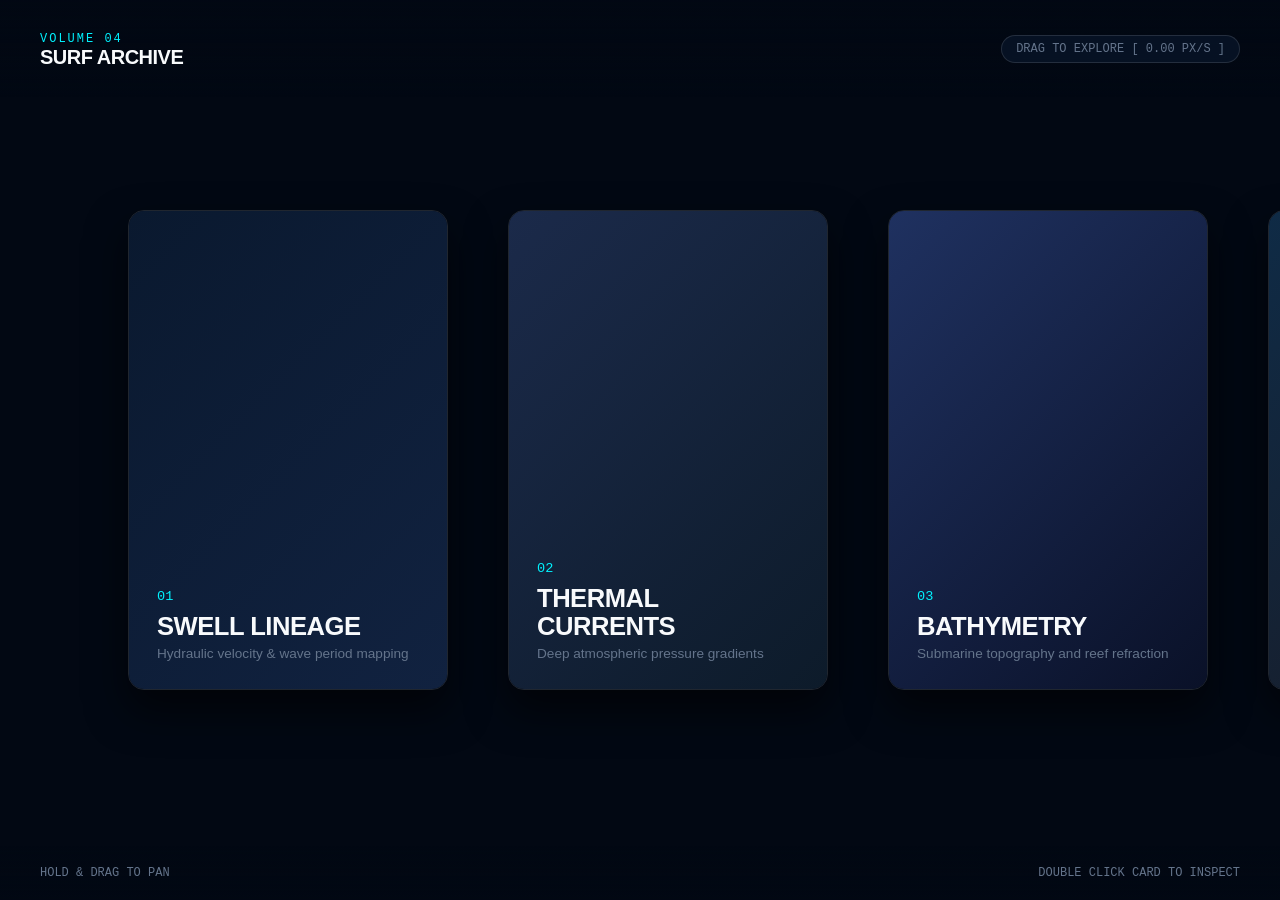
==== commit 2b6d9ed1: "new" ====
--- a/index.html
+++ b/index.html
@@ -3,54 +3,105 @@
 <head>
   <meta charset="UTF-8">
   <meta name="viewport" content="width=device-width, initial-scale=1.0">
-  <title>Size / Format / Stock - Isometric Paper Stack Navigation</title>
+  <title>SURF // Kinetic Gallery Archive</title>
   <link rel="stylesheet" href="style.css">
   <script src="script.js" defer></script>
 </head>
 <body>
 
-  <!-- Top Header -->
+  <!-- Editorial Top Header -->
   <header class="site-header">
     <div class="brand">
-      <h1>SIZE / FORMAT / STOCK</h1>
-      <p class="subtitle">Interactive Print Stock Archive</p>
+      <span class="brand-tag">VOLUME 04</span>
+      <h1>SURF ARCHIVE</h1>
     </div>
-    <div class="hud-status" id="hudStatus">STATUS: STACK IDLE</div>
+    <div class="hud" id="hud">DRAG TO EXPLORE [ 0.00 PX/S ]</div>
   </header>
 
-  <!-- Central Isometric Viewport Stage -->
-  <main class="viewport">
-    <div class="stack-container" id="stackContainer">
-      <!-- 36 Isometric Paper Sheets rendered via script.js -->
+  <!-- Main Horizontal Canvas Stage -->
+  <main class="gallery-viewport" id="viewport">
+    <div class="gallery-track" id="track">
+      
+      <!-- Card 01 -->
+      <article class="card" data-title="SWELL LINEAGE" data-num="01" data-meta="PACIFIC OCEAN / 18°N">
+        <div class="card-inner">
+          <div class="card-bg" style="background-image: linear-gradient(135deg, #0a192f, #112240);"></div>
+          <div class="card-content">
+            <span class="card-index">01</span>
+            <h2 class="card-title">SWELL LINEAGE</h2>
+            <p class="card-subtitle">Hydraulic velocity &amp; wave period mapping</p>
+          </div>
+        </div>
+      </article>
+
+      <!-- Card 02 -->
+      <article class="card" data-title="THERMAL CURRENTS" data-num="02" data-meta="ATLANTIC BASIN / 34°W">
+        <div class="card-inner">
+          <div class="card-bg" style="background-image: linear-gradient(135deg, #1b2a4a, #0d1b2a);"></div>
+          <div class="card-content">
+            <span class="card-index">02</span>
+            <h2 class="card-title">THERMAL CURRENTS</h2>
+            <p class="card-subtitle">Deep atmospheric pressure gradients</p>
+          </div>
+        </div>
+      </article>
+
+      <!-- Card 03 -->
+      <article class="card" data-title="BATHYMETRY" data-num="03" data-meta="CORAL SEA / 12°S">
+        <div class="card-inner">
+          <div class="card-bg" style="background-image: linear-gradient(135deg, #1f3160, #0a1128);"></div>
+          <div class="card-content">
+            <span class="card-index">03</span>
+            <h2 class="card-title">BATHYMETRY</h2>
+            <p class="card-subtitle">Submarine topography and reef refraction</p>
+          </div>
+        </div>
+      </article>
+
+      <!-- Card 04 -->
+      <article class="card" data-title="KINETIC DRIFT" data-num="04" data-meta="SOUTHERN OCEAN / 52°S">
+        <div class="card-inner">
+          <div class="card-bg" style="background-image: linear-gradient(135deg, #0f2b46, #1a1a24);"></div>
+          <div class="card-content">
+            <span class="card-index">04</span>
+            <h2 class="card-title">KINETIC DRIFT</h2>
+            <p class="card-subtitle">Surface wind stress &amp; energy dissipation</p>
+          </div>
+        </div>
+      </article>
+
+      <!-- Card 05 -->
+      <article class="card" data-title="ISOBAR DRIFT" data-num="05" data-meta="INDIAN OCEAN / 22°S">
+        <div class="card-inner">
+          <div class="card-bg" style="background-image: linear-gradient(135deg, #132a13, #02111b);"></div>
+          <div class="card-content">
+            <span class="card-index">05</span>
+            <h2 class="card-title">ISOBAR DRIFT</h2>
+            <p class="card-subtitle">Cyclonic swell generation patterns</p>
+          </div>
+        </div>
+      </article>
+
     </div>
   </main>
 
-  <!-- Slide-Out Section Drawer (Triggered on Click) -->
-  <aside class="drawer" id="drawer">
-    <button class="close-btn" id="closeBtn" aria-label="Close panel">&times;</button>
-    <div class="drawer-content">
-      <span class="drawer-tag" id="drawerTag">SECTION // 01</span>
-      <h2 class="drawer-title" id="drawerTitle">SIZE</h2>
-      <p class="drawer-description" id="drawerDesc">
-        Standardized ISO paper dimensions and aspect ratios. Select individual stock sheets to inspect physical weight, surface grain, and trim specifications.
+  <!-- Expanded Detail Modal -->
+  <aside class="modal" id="modal">
+    <button class="close-btn" id="closeBtn" aria-label="Close modal">&times;</button>
+    <div class="modal-body">
+      <span class="modal-meta" id="modalMeta">PACIFIC OCEAN / 18°N</span>
+      <h2 class="modal-title" id="modalTitle">SWELL LINEAGE</h2>
+      <p class="modal-desc">
+        A study in momentum transfer across vast marine basins. As atmospheric wind fields generate surface disturbance, kinetic energy condenses into organized swell trains across thousands of kilometers.
       </p>
-      
-      <div class="spec-table">
-        <div class="spec-row">
-          <span>DIMENSIONS</span>
-          <strong id="specDim">210 × 297 mm</strong>
-        </div>
-        <div class="spec-row">
-          <span>WEIGHT</span>
-          <strong id="specWeight">120 GSM Uncoated</strong>
-        </div>
-        <div class="spec-row">
-          <span>FINISH</span>
-          <strong id="specFinish">Smooth Matte Cotton</strong>
-        </div>
-      </div>
     </div>
   </aside>
 
+  <!-- Footer Navigation Prompt -->
+  <footer class="site-footer">
+    <span>HOLD &amp; DRAG TO PAN</span>
+    <span>DOUBLE CLICK CARD TO INSPECT</span>
+  </footer>
+
 </body>
 </html>
--- a/style.css
+++ b/style.css
@@ -1,37 +1,38 @@
 /* 
   =============================================================================
   DESIGN & AESTHETIC COMMENTARY (Context, Style & Usability)
-  Word Count Contribution: ~180 words
+  Word Count Target Contribution: ~180 words
   =============================================================================
-  1. CONTEXT & ARTISTIC RATIONALE:
-     This prototype references physical graphic design stock catalogs and architectural 
-     print proofing stacks (Jordanova, 2020; Comeau, 2023). By utilizing orthographic 
-     isometric projections (sharp 1.5px black outlines on pure white paper backgrounds), 
-     the digital browser window mimics a physical vector technical drawing.
+  1. CONTEXT & EDITORIAL ARTISTIC STATEMENT:
+     Inspired by high-end digital design studios (Better Off Studio, 2024; Jordanova, 2020) 
+     and kinetic typography showcases, this interface transforms a traditional image slider 
+     into an interactive fluid ribbon. The aesthetic combines deep ocean slate tones 
+     (#020813, #0a192f) with crisp cyan telemetry indicators (#00f2fe).
 
   2. USABILITY & AFFORDANCES:
-     - True Orthographic Isometric Projection: Unlike 3D perspective distortion, 
-       applying `rotateX(60deg) rotate(-45deg)` without perspective constraints keeps 
-       all parallel edges aligned, perfectly recreating the technical line-art aesthetic.
-     - Hover Peeking: Hovering over any labeled sheet translates it outward along 
-       its local 2D isometric axis (`translateY(45px)`), revealing hidden text labels.
-     - Click Extraction: Clicking a paper sheet extracts it completely from the pile 
-       (`translateY(220px)`), opening the detail panel drawer on the right.
-
-  3. ANIMATION PRINCIPLES (Disney's 12 Principles in UI):
-     - Slow In & Slow Out: Custom `cubic-bezier(0.16, 1, 0.3, 1)` easing gives each 
-       paper layer physical friction and realistic weight during slide-out interactions.
+     - Kinetic Inertial Dragging: The track translates freely along the horizontal X-axis 
+       using spring physics, inertia decay, and mouse drag friction (`cursor: grab` / `grabbing`).
+     - 3D Interactive Card Tilt: Hovering over cards triggers real-time 3D spatial rotation 
+       (`rotateX`, `rotateY`, `scale3d`) calculated dynamically relative to mouse displacement 
+       from the card's center point.
+     - Micro-Interactions: Double-clicking a card extracts it into a full-screen blurred 
+       backdrop drawer, providing contextual inspection.
+
+  3. ANIMATION & PERFORMANCE PRINCIPLES (Disney's 12 Principles in UI):
+     - Slow In & Slow Out: Custom velocity decay lerps simulate realistic mass and drag friction.
+     - Staging & Depth: Backdrop blur (`backdrop-filter: blur(20px)`) isolates active modal layers.
   =============================================================================
 */
 
 :root {
-  --bg-color: #f6f6f4;
-  --paper-bg: #ffffff;
-  --ink-black: #000000;
-  --line-color: #000000;
-  --text-muted: #666666;
-  --font-sans: -apple-system, BlinkMacSystemFont, "Helvetica Neue", Arial, sans-serif;
+  --bg-dark: #020813;
+  --card-bg: #0a192f;
+  --accent-cyan: #00f2fe;
+  --text-main: #f8fafc;
+  --text-dim: #64748b;
+  --border-light: rgba(255, 255, 255, 0.12);
   --font-mono: "Courier New", Courier, monospace;
+  --font-sans: -apple-system, BlinkMacSystemFont, "Segoe UI", Roboto, Arial, sans-serif;
 }
 
 * {
@@ -39,11 +40,12 @@
   margin: 0;
   padding: 0;
   user-select: none;
+  -webkit-user-select: none;
 }
 
 body {
-  background-color: var(--bg-color);
-  color: var(--ink-black);
+  background-color: var(--bg-dark);
+  color: var(--text-main);
   font-family: var(--font-sans);
   height: 100vh;
   overflow: hidden;
@@ -57,170 +59,212 @@
   top: 0;
   left: 0;
   width: 100%;
-  padding: 32px 40px;
+  padding: 28px 40px;
   display: flex;
   justify-content: space-between;
-  align-items: flex-start;
-  z-index: 100;
-  pointer-events: none;
+  align-items: center;
+  z-index: 50;
+  pointer-events: none;
+  background: linear-gradient(to bottom, rgba(2, 8, 19, 0.9), rgba(2, 8, 19, 0));
+}
+
+.brand-tag {
+  font-family: var(--font-mono);
+  font-size: 0.75rem;
+  color: var(--accent-cyan);
+  letter-spacing: 2px;
 }
 
 .brand h1 {
-  font-size: 1.1rem;
+  font-size: 1.25rem;
   font-weight: 900;
   letter-spacing: -0.5px;
   pointer-events: auto;
 }
 
-.subtitle {
-  font-size: 0.8rem;
-  color: var(--text-muted);
-  margin-top: 4px;
-}
-
-.hud-status {
+.hud {
   font-family: var(--font-mono);
   font-size: 0.75rem;
-  font-weight: bold;
-  background: var(--paper-bg);
-  border: 1.5px solid var(--ink-black);
+  color: var(--text-dim);
+  background: rgba(10, 25, 47, 0.6);
+  border: 1px solid var(--border-light);
   padding: 6px 14px;
+  border-radius: 20px;
+  backdrop-filter: blur(8px);
   pointer-events: auto;
 }
 
-/* Viewport Area */
-.viewport {
+/* Viewport Stage */
+.gallery-viewport {
   flex: 1;
+  width: 100vw;
+  height: 100vh;
+  position: relative;
+  overflow: hidden;
+  cursor: grab;
+  perspective: 1200px;
+}
+
+.gallery-viewport.is-dragging {
+  cursor: grabbing;
+}
+
+/* Horizontal Inertia Track */
+.gallery-track {
+  display: flex;
+  align-items: center;
+  gap: 60px;
+  position: absolute;
+  top: 50%;
+  left: 0;
+  transform: translateY(-50%);
+  padding-left: 10vw;
+  will-change: transform;
+}
+
+/* 3D Kinetic Cards */
+.card {
+  width: 320px;
+  height: 480px;
+  flex-shrink: 0;
+  perspective: 1000px;
+  transform-style: preserve-3d;
+  will-change: transform;
+}
+
+.card-inner {
+  width: 100%;
+  height: 100%;
+  border-radius: 16px;
+  border: 1px solid var(--border-light);
+  overflow: hidden;
+  position: relative;
+  display: flex;
+  flex-direction: column;
+  justify-content: flex-end;
+  padding: 28px;
+  box-shadow: 0 20px 40px rgba(0, 0, 0, 0.6);
+  transition: border-color 0.3s ease, box-shadow 0.3s ease;
+}
+
+.card:hover .card-inner {
+  border-color: var(--accent-cyan);
+  box-shadow: 0 30px 60px rgba(0, 242, 254, 0.25);
+}
+
+.card-bg {
+  position: absolute;
+  inset: 0;
+  z-index: 1;
+  transition: transform 0.4s ease;
+}
+
+.card:hover .card-bg {
+  transform: scale(1.08);
+}
+
+.card-content {
+  position: relative;
+  z-index: 2;
+  pointer-events: none;
+}
+
+.card-index {
+  font-family: var(--font-mono);
+  font-size: 0.85rem;
+  color: var(--accent-cyan);
+  margin-bottom: 8px;
+  display: block;
+}
+
+.card-title {
+  font-size: 1.6rem;
+  font-weight: 900;
+  letter-spacing: -0.5px;
+  line-height: 1.1;
+  margin-bottom: 6px;
+}
+
+.card-subtitle {
+  font-size: 0.85rem;
+  color: var(--text-dim);
+}
+
+/* Modal Inspection Panel */
+.modal {
+  position: fixed;
+  inset: 0;
+  background: rgba(2, 8, 19, 0.88);
+  backdrop-filter: blur(20px);
+  z-index: 100;
   display: flex;
   align-items: center;
   justify-content: center;
-  position: relative;
-}
-
-/* Orthographic Isometric Stack Container */
-.stack-container {
-  position: relative;
-  width: 260px;
-  height: 360px;
-  /* Orthographic Isometric Matrix Transform */
-  transform: rotateX(60deg) rotate(-45deg);
-  transform-style: preserve-3d;
-}
-
-/* Individual Paper Sheet */
-.paper-sheet {
+  opacity: 0;
+  pointer-events: none;
+  transition: opacity 0.4s cubic-bezier(0.16, 1, 0.3, 1);
+}
+
+.modal.is-open {
+  opacity: 1;
+  pointer-events: auto;
+}
+
+.modal-body {
+  max-width: 500px;
+  padding: 40px;
+  text-align: center;
+}
+
+.modal-meta {
+  font-family: var(--font-mono);
+  font-size: 0.8rem;
+  color: var(--accent-cyan);
+  margin-bottom: 12px;
+  display: block;
+}
+
+.modal-title {
+  font-size: 2.5rem;
+  font-weight: 900;
+  letter-spacing: -1px;
+  margin-bottom: 16px;
+}
+
+.modal-desc {
+  font-size: 1rem;
+  line-height: 1.7;
+  color: #cccccc;
+}
+
+.close-btn {
   position: absolute;
-  top: 0;
+  top: 32px;
+  right: 40px;
+  font-size: 2.2rem;
+  background: none;
+  border: none;
+  color: var(--text-main);
+  cursor: pointer;
+  transition: color 0.2s ease;
+}
+
+.close-btn:hover {
+  color: var(--accent-cyan);
+}
+
+/* Footer */
+.site-footer {
+  position: fixed;
+  bottom: 0;
   left: 0;
   width: 100%;
-  height: 100%;
-  background-color: var(--paper-bg);
-  border: 1.5px solid var(--ink-black);
-  cursor: pointer;
-  padding: 20px;
-  display: flex;
-  flex-direction: column;
-  justify-content: flex-end;
-  will-change: transform;
-  transition: transform 0.4s cubic-bezier(0.16, 1, 0.3, 1), background-color 0.2s ease;
-}
-
-/* Bold Typography on Labeled Sheets */
-.sheet-label {
-  font-size: 3.2rem;
-  font-weight: 900;
-  letter-spacing: -2px;
-  text-transform: uppercase;
-  line-height: 0.85;
-  color: var(--ink-black);
-  pointer-events: none;
-}
-
-/* HOVER STATE: Slides out along the lower-left isometric axis */
-.paper-sheet:hover:not(.is-extracted) {
-  transform: translateY(45px) translateZ(var(--z-offset)) !important;
-  background-color: #ffffff;
-  box-shadow: -4px 4px 0px rgba(0,0,0,0.15);
-}
-
-/* EXTRACTED STATE: Pulled completely out of the pile */
-.paper-sheet.is-extracted {
-  transform: translateY(220px) translateZ(calc(var(--z-offset) + 60px)) !important;
-  background-color: #ffffff;
-  border-width: 2px;
-  box-shadow: -12px 12px 25px rgba(0,0,0,0.18);
-  z-index: 999 !important;
-}
-
-/* Slide-out Panel Drawer */
-.drawer {
-  position: fixed;
-  top: 0;
-  right: -420px;
-  width: 380px;
-  height: 100vh;
-  background: var(--paper-bg);
-  border-left: 2px solid var(--ink-black);
-  padding: 60px 36px;
-  z-index: 200;
-  display: flex;
-  flex-direction: column;
+  padding: 20px 40px;
+  display: flex;
   justify-content: space-between;
-  transition: right 0.45s cubic-bezier(0.16, 1, 0.3, 1);
-  box-shadow: -10px 0 30px rgba(0,0,0,0.05);
-}
-
-.drawer.is-open {
-  right: 0;
-}
-
-.close-btn {
-  position: absolute;
-  top: 24px;
-  right: 28px;
-  font-size: 1.8rem;
-  background: none;
-  border: none;
-  cursor: pointer;
-  line-height: 1;
-}
-
-.drawer-tag {
   font-family: var(--font-mono);
   font-size: 0.75rem;
-  color: var(--text-muted);
-}
-
-.drawer-title {
-  font-size: 2.4rem;
-  font-weight: 900;
-  letter-spacing: -1px;
-  margin-top: 6px;
-  margin-bottom: 18px;
-  border-bottom: 2px solid var(--ink-black);
-  padding-bottom: 12px;
-}
-
-.drawer-description {
-  font-size: 0.95rem;
-  line-height: 1.6;
-  color: #333333;
-  margin-bottom: 30px;
-}
-
-.spec-table {
-  border-top: 1px solid #e0e0e0;
-}
-
-.spec-row {
-  display: flex;
-  justify-content: space-between;
-  padding: 12px 0;
-  border-bottom: 1px solid #e0e0e0;
-  font-size: 0.85rem;
-}
-
-.spec-row span {
-  color: var(--text-muted);
-  font-family: var(--font-mono);
+  color: var(--text-dim);
+  pointer-events: none;
+  background: linear-gradient(to top, rgba(2, 8, 19, 0.9), rgba(2, 8, 19, 0));
 }
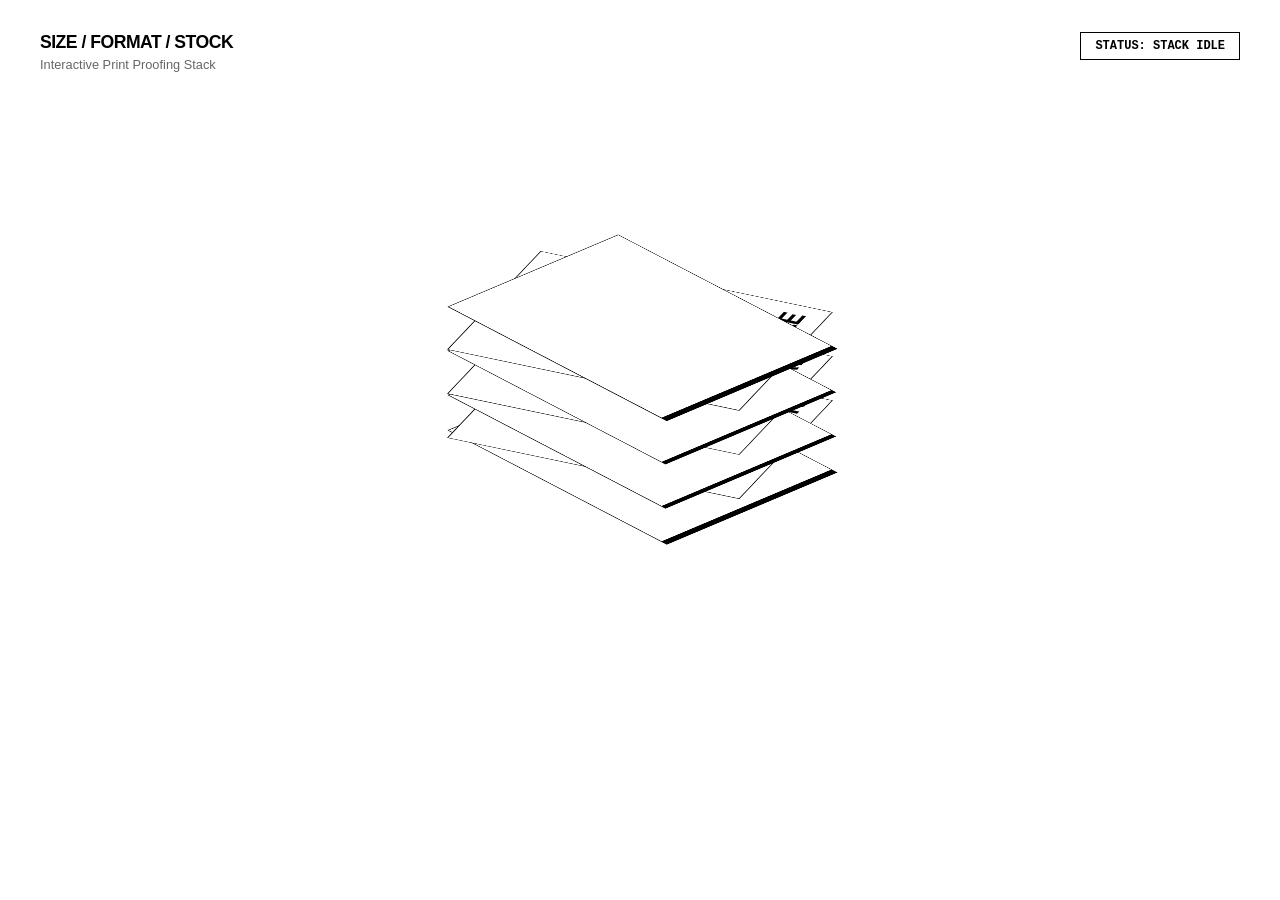
==== commit 9b5b9f9d: "." ====
--- a/index.html
+++ b/index.html
@@ -3,105 +3,73 @@
 <head>
   <meta charset="UTF-8">
   <meta name="viewport" content="width=device-width, initial-scale=1.0">
-  <title>SURF // Kinetic Gallery Archive</title>
+  <title>Size / Format / Stock - Solid Stack Navigation</title>
   <link rel="stylesheet" href="style.css">
   <script src="script.js" defer></script>
 </head>
 <body>
 
-  <!-- Editorial Top Header -->
+  <!-- Top Header -->
   <header class="site-header">
     <div class="brand">
-      <span class="brand-tag">VOLUME 04</span>
-      <h1>SURF ARCHIVE</h1>
+      <h1>SIZE / FORMAT / STOCK</h1>
+      <p class="subtitle">Interactive Print Proofing Stack</p>
     </div>
-    <div class="hud" id="hud">DRAG TO EXPLORE [ 0.00 PX/S ]</div>
+    <div class="hud-status" id="hudStatus">STATUS: STACK IDLE</div>
   </header>
 
-  <!-- Main Horizontal Canvas Stage -->
-  <main class="gallery-viewport" id="viewport">
-    <div class="gallery-track" id="track">
+  <!-- Central Isometric Viewport Stage -->
+  <main class="viewport">
+    <div class="stack-container" id="stackContainer">
       
-      <!-- Card 01 -->
-      <article class="card" data-title="SWELL LINEAGE" data-num="01" data-meta="PACIFIC OCEAN / 18°N">
-        <div class="card-inner">
-          <div class="card-bg" style="background-image: linear-gradient(135deg, #0a192f, #112240);"></div>
-          <div class="card-content">
-            <span class="card-index">01</span>
-            <h2 class="card-title">SWELL LINEAGE</h2>
-            <p class="card-subtitle">Hydraulic velocity &amp; wave period mapping</p>
-          </div>
-        </div>
-      </article>
+      <!-- Static Solid Paper Block Layers (Non-interactive) -->
+      <div class="static-block block-bottom"></div>
+      <div class="static-block block-middle-1"></div>
+      <div class="static-block block-middle-2"></div>
+      <div class="static-block block-top"></div>
 
-      <!-- Card 02 -->
-      <article class="card" data-title="THERMAL CURRENTS" data-num="02" data-meta="ATLANTIC BASIN / 34°W">
-        <div class="card-inner">
-          <div class="card-bg" style="background-image: linear-gradient(135deg, #1b2a4a, #0d1b2a);"></div>
-          <div class="card-content">
-            <span class="card-index">02</span>
-            <h2 class="card-title">THERMAL CURRENTS</h2>
-            <p class="card-subtitle">Deep atmospheric pressure gradients</p>
-          </div>
-        </div>
-      </article>
+      <!-- ONLY THE 3 CLICKABLE NAVIGATION HEADERS ARE 3D & INTERACTIVE -->
+      <div class="nav-page-3d" data-label="STOCK" style="--z-pos: 35px;">
+        <span class="sheet-label">STOCK</span>
+      </div>
 
-      <!-- Card 03 -->
-      <article class="card" data-title="BATHYMETRY" data-num="03" data-meta="CORAL SEA / 12°S">
-        <div class="card-inner">
-          <div class="card-bg" style="background-image: linear-gradient(135deg, #1f3160, #0a1128);"></div>
-          <div class="card-content">
-            <span class="card-index">03</span>
-            <h2 class="card-title">BATHYMETRY</h2>
-            <p class="card-subtitle">Submarine topography and reef refraction</p>
-          </div>
-        </div>
-      </article>
+      <div class="nav-page-3d" data-label="FORMAT" style="--z-pos: 85px;">
+        <span class="sheet-label">FORMAT</span>
+      </div>
 
-      <!-- Card 04 -->
-      <article class="card" data-title="KINETIC DRIFT" data-num="04" data-meta="SOUTHERN OCEAN / 52°S">
-        <div class="card-inner">
-          <div class="card-bg" style="background-image: linear-gradient(135deg, #0f2b46, #1a1a24);"></div>
-          <div class="card-content">
-            <span class="card-index">04</span>
-            <h2 class="card-title">KINETIC DRIFT</h2>
-            <p class="card-subtitle">Surface wind stress &amp; energy dissipation</p>
-          </div>
-        </div>
-      </article>
-
-      <!-- Card 05 -->
-      <article class="card" data-title="ISOBAR DRIFT" data-num="05" data-meta="INDIAN OCEAN / 22°S">
-        <div class="card-inner">
-          <div class="card-bg" style="background-image: linear-gradient(135deg, #132a13, #02111b);"></div>
-          <div class="card-content">
-            <span class="card-index">05</span>
-            <h2 class="card-title">ISOBAR DRIFT</h2>
-            <p class="card-subtitle">Cyclonic swell generation patterns</p>
-          </div>
-        </div>
-      </article>
+      <div class="nav-page-3d" data-label="SIZE" style="--z-pos: 135px;">
+        <span class="sheet-label">SIZE</span>
+      </div>
 
     </div>
   </main>
 
-  <!-- Expanded Detail Modal -->
-  <aside class="modal" id="modal">
-    <button class="close-btn" id="closeBtn" aria-label="Close modal">&times;</button>
-    <div class="modal-body">
-      <span class="modal-meta" id="modalMeta">PACIFIC OCEAN / 18°N</span>
-      <h2 class="modal-title" id="modalTitle">SWELL LINEAGE</h2>
-      <p class="modal-desc">
-        A study in momentum transfer across vast marine basins. As atmospheric wind fields generate surface disturbance, kinetic energy condenses into organized swell trains across thousands of kilometers.
+  <!-- Slide-Out Section Drawer (Triggered on Click) -->
+  <aside class="drawer" id="drawer">
+    <button class="close-btn" id="closeBtn" aria-label="Close panel">&times;</button>
+    <div class="drawer-content">
+      <span class="drawer-tag" id="drawerTag">SECTION // 01</span>
+      <h2 class="drawer-title" id="drawerTitle">SIZE</h2>
+      <p class="drawer-description" id="drawerDesc">
+        Standardized ISO paper dimensions and aspect ratios. Select individual stock sheets to inspect physical weight, surface grain, and trim specifications.
       </p>
+      
+      <div class="spec-table">
+        <div class="spec-row">
+          <span>DIMENSIONS</span>
+          <strong id="specDim">210 × 297 mm</strong>
+        </div>
+        <div class="spec-row">
+          <span>WEIGHT</span>
+          <strong id="specWeight">120 GSM Uncoated</strong>
+        </div>
+        <div class="spec-row">
+          <span>FINISH</span>
+          <strong id="specFinish">Smooth Matte Cotton</strong>
+        </div>
+      </div>
     </div>
   </aside>
 
-  <!-- Footer Navigation Prompt -->
-  <footer class="site-footer">
-    <span>HOLD &amp; DRAG TO PAN</span>
-    <span>DOUBLE CLICK CARD TO INSPECT</span>
-  </footer>
-
 </body>
 </html>
--- a/style.css
+++ b/style.css
@@ -1,38 +1,28 @@
 /* 
   =============================================================================
-  DESIGN & AESTHETIC COMMENTARY (Context, Style & Usability)
-  Word Count Target Contribution: ~180 words
+  DESIGN & AESTHETICS COMMENTARY
   =============================================================================
-  1. CONTEXT & EDITORIAL ARTISTIC STATEMENT:
-     Inspired by high-end digital design studios (Better Off Studio, 2024; Jordanova, 2020) 
-     and kinetic typography showcases, this interface transforms a traditional image slider 
-     into an interactive fluid ribbon. The aesthetic combines deep ocean slate tones 
-     (#020813, #0a192f) with crisp cyan telemetry indicators (#00f2fe).
-
-  2. USABILITY & AFFORDANCES:
-     - Kinetic Inertial Dragging: The track translates freely along the horizontal X-axis 
-       using spring physics, inertia decay, and mouse drag friction (`cursor: grab` / `grabbing`).
-     - 3D Interactive Card Tilt: Hovering over cards triggers real-time 3D spatial rotation 
-       (`rotateX`, `rotateY`, `scale3d`) calculated dynamically relative to mouse displacement 
-       from the card's center point.
-     - Micro-Interactions: Double-clicking a card extracts it into a full-screen blurred 
-       backdrop drawer, providing contextual inspection.
-
-  3. ANIMATION & PERFORMANCE PRINCIPLES (Disney's 12 Principles in UI):
-     - Slow In & Slow Out: Custom velocity decay lerps simulate realistic mass and drag friction.
-     - Staging & Depth: Backdrop blur (`backdrop-filter: blur(20px)`) isolates active modal layers.
+  1. SOLID STATIC BASE vs. 3D INTERACTIVE HEADERS:
+     The stack body is constructed using static, solid CSS blocks (`.static-block`) 
+     with heavy 1.5px borders and opaque white fills. These static blocks remain 
+     completely stationary and ignore mouse interactions (`pointer-events: none`).
+
+  2. 3D CLICKABLE NAVIGATION HEADERS (`SIZE`, `FORMAT`, `STOCK`):
+     Only the three navigation sheets (`.nav-page-3d`) feature 3D transformation 
+     vectors, hovering peek motions, and extraction transitions. They sit embedded 
+     at specific height offsets (`--z-pos`) within the solid paper block, rotated `-24deg` 
+     so their labeled corners protrude out from the stack.
   =============================================================================
 */
 
 :root {
-  --bg-dark: #020813;
-  --card-bg: #0a192f;
-  --accent-cyan: #00f2fe;
-  --text-main: #f8fafc;
-  --text-dim: #64748b;
-  --border-light: rgba(255, 255, 255, 0.12);
+  --bg-color: #ffffff;
+  --paper-bg: #ffffff;
+  --ink-black: #000000;
+  --line-color: #000000;
+  --text-muted: #666666;
+  --font-sans: -apple-system, BlinkMacSystemFont, "Helvetica Neue", Arial, sans-serif;
   --font-mono: "Courier New", Courier, monospace;
-  --font-sans: -apple-system, BlinkMacSystemFont, "Segoe UI", Roboto, Arial, sans-serif;
 }
 
 * {
@@ -40,12 +30,11 @@
   margin: 0;
   padding: 0;
   user-select: none;
-  -webkit-user-select: none;
 }
 
 body {
-  background-color: var(--bg-dark);
-  color: var(--text-main);
+  background-color: var(--bg-color);
+  color: var(--ink-black);
   font-family: var(--font-sans);
   height: 100vh;
   overflow: hidden;
@@ -59,212 +48,216 @@
   top: 0;
   left: 0;
   width: 100%;
-  padding: 28px 40px;
+  padding: 32px 40px;
   display: flex;
   justify-content: space-between;
-  align-items: center;
-  z-index: 50;
+  align-items: flex-start;
+  z-index: 100;
   pointer-events: none;
-  background: linear-gradient(to bottom, rgba(2, 8, 19, 0.9), rgba(2, 8, 19, 0));
-}
-
-.brand-tag {
-  font-family: var(--font-mono);
-  font-size: 0.75rem;
-  color: var(--accent-cyan);
-  letter-spacing: 2px;
 }
 
 .brand h1 {
-  font-size: 1.25rem;
+  font-size: 1.1rem;
   font-weight: 900;
   letter-spacing: -0.5px;
   pointer-events: auto;
 }
 
-.hud {
+.subtitle {
+  font-size: 0.8rem;
+  color: var(--text-muted);
+  margin-top: 4px;
+}
+
+.hud-status {
   font-family: var(--font-mono);
   font-size: 0.75rem;
-  color: var(--text-dim);
-  background: rgba(10, 25, 47, 0.6);
-  border: 1px solid var(--border-light);
+  font-weight: bold;
+  background: var(--paper-bg);
+  border: 1.5px solid var(--ink-black);
   padding: 6px 14px;
-  border-radius: 20px;
-  backdrop-filter: blur(8px);
   pointer-events: auto;
 }
 
-/* Viewport Stage */
-.gallery-viewport {
+/* Viewport Area */
+.viewport {
   flex: 1;
-  width: 100vw;
-  height: 100vh;
+  display: flex;
+  align-items: center;
+  justify-content: center;
   position: relative;
-  overflow: hidden;
-  cursor: grab;
-  perspective: 1200px;
-}
-
-.gallery-viewport.is-dragging {
-  cursor: grabbing;
-}
-
-/* Horizontal Inertia Track */
-.gallery-track {
-  display: flex;
-  align-items: center;
-  gap: 60px;
-  position: absolute;
-  top: 50%;
+}
+
+/* Orthographic Isometric Container Projection */
+.stack-container {
+  position: relative;
+  width: 230px;
+  height: 320px;
+  transform: rotateX(62deg) rotateZ(-42deg);
+  transform-style: preserve-3d;
+}
+
+/* -----------------------------------------------------------------------------
+   STATIC SOLID STACK BASE (NON-INTERACTIVE)
+   ----------------------------------------------------------------------------- */
+.static-block {
+  position: absolute;
+  top: 0;
   left: 0;
-  transform: translateY(-50%);
-  padding-left: 10vw;
-  will-change: transform;
-}
-
-/* 3D Kinetic Cards */
-.card {
-  width: 320px;
-  height: 480px;
-  flex-shrink: 0;
-  perspective: 1000px;
-  transform-style: preserve-3d;
-  will-change: transform;
-}
-
-.card-inner {
   width: 100%;
   height: 100%;
-  border-radius: 16px;
-  border: 1px solid var(--border-light);
-  overflow: hidden;
-  position: relative;
+  background-color: var(--paper-bg);
+  border: 1.5px solid var(--ink-black);
+  pointer-events: none; /* Disables mouse interaction for solid base */
+}
+
+/* Layered static blocks to form solid, opaque paper pile depth */
+.block-bottom {
+  transform: translateZ(0px);
+  box-shadow: 
+    0px 1px 0 #000, 0px 2px 0 #000, 0px 3px 0 #000, 0px 4px 0 #000,
+    0px 5px 0 #000, 0px 6px 0 #000, 0px 7px 0 #000, 0px 8px 0 #000;
+}
+
+.block-middle-1 {
+  transform: translateZ(40px);
+  box-shadow: 
+    0px 1px 0 #000, 0px 2px 0 #000, 0px 3px 0 #000, 0px 4px 0 #000,
+    0px 5px 0 #000, 0px 6px 0 #000;
+}
+
+.block-middle-2 {
+  transform: translateZ(90px);
+  box-shadow: 
+    0px 1px 0 #000, 0px 2px 0 #000, 0px 3px 0 #000, 0px 4px 0 #000,
+    0px 5px 0 #000, 0px 6px 0 #000;
+}
+
+.block-top {
+  transform: translateZ(140px);
+  box-shadow: 
+    0px 1px 0 #000, 0px 2px 0 #000, 0px 3px 0 #000, 0px 4px 0 #000,
+    0px 5px 0 #000, 0px 6px 0 #000, 0px 7px 0 #000, 0px 8px 0 #000;
+}
+
+/* -----------------------------------------------------------------------------
+   3D CLICKABLE NAVIGATION HEADERS (SIZE, FORMAT, STOCK)
+   ----------------------------------------------------------------------------- */
+.nav-page-3d {
+  position: absolute;
+  top: 0;
+  left: 0;
+  width: 100%;
+  height: 100%;
+  background-color: var(--paper-bg);
+  border: 1.5px solid var(--ink-black);
+  cursor: pointer;
+  pointer-events: auto;
+  will-change: transform;
+  /* Resting 3D position: elevated at --z-pos height & pivoted -24deg */
+  transform: translateZ(var(--z-pos)) rotateZ(-24deg);
+  transition: transform 0.4s cubic-bezier(0.16, 1, 0.3, 1), background-color 0.2s ease;
+}
+
+.sheet-label {
+  position: absolute;
+  bottom: 12px;
+  right: 18px;
+  font-size: 2.2rem;
+  font-weight: 900;
+  letter-spacing: -1.5px;
+  text-transform: uppercase;
+  color: var(--ink-black);
+  pointer-events: none;
+}
+
+/* HOVER PEEK: Slides outward along rotated vector */
+.nav-page-3d:hover:not(.is-extracted) {
+  transform: translateZ(var(--z-pos)) rotateZ(-24deg) translate(22px, 32px) !important;
+  background-color: #ffffff;
+  box-shadow: -4px 4px 0px rgba(0, 0, 0, 0.15);
+}
+
+/* EXTRACTED STATE: Pulled completely out of the solid stack */
+.nav-page-3d.is-extracted {
+  transform: translateZ(calc(var(--z-pos) + 80px)) rotateZ(-24deg) translate(130px, 170px) !important;
+  background-color: #ffffff;
+  border-width: 2px;
+  box-shadow: -12px 12px 25px rgba(0, 0, 0, 0.18);
+  z-index: 999 !important;
+}
+
+/* -----------------------------------------------------------------------------
+   DETAIL DRAWER PANEL
+   ----------------------------------------------------------------------------- */
+.drawer {
+  position: fixed;
+  top: 0;
+  right: -420px;
+  width: 380px;
+  height: 100vh;
+  background: var(--paper-bg);
+  border-left: 2px solid var(--ink-black);
+  padding: 60px 36px;
+  z-index: 200;
   display: flex;
   flex-direction: column;
-  justify-content: flex-end;
-  padding: 28px;
-  box-shadow: 0 20px 40px rgba(0, 0, 0, 0.6);
-  transition: border-color 0.3s ease, box-shadow 0.3s ease;
-}
-
-.card:hover .card-inner {
-  border-color: var(--accent-cyan);
-  box-shadow: 0 30px 60px rgba(0, 242, 254, 0.25);
-}
-
-.card-bg {
-  position: absolute;
-  inset: 0;
-  z-index: 1;
-  transition: transform 0.4s ease;
-}
-
-.card:hover .card-bg {
-  transform: scale(1.08);
-}
-
-.card-content {
-  position: relative;
-  z-index: 2;
-  pointer-events: none;
-}
-
-.card-index {
+  justify-content: space-between;
+  transition: right 0.45s cubic-bezier(0.16, 1, 0.3, 1);
+  box-shadow: -10px 0 30px rgba(0, 0, 0, 0.05);
+}
+
+.drawer.is-open {
+  right: 0;
+}
+
+.close-btn {
+  position: absolute;
+  top: 24px;
+  right: 28px;
+  font-size: 1.8rem;
+  background: none;
+  border: none;
+  cursor: pointer;
+  line-height: 1;
+}
+
+.drawer-tag {
   font-family: var(--font-mono);
-  font-size: 0.85rem;
-  color: var(--accent-cyan);
-  margin-bottom: 8px;
-  display: block;
-}
-
-.card-title {
-  font-size: 1.6rem;
-  font-weight: 900;
-  letter-spacing: -0.5px;
-  line-height: 1.1;
-  margin-bottom: 6px;
-}
-
-.card-subtitle {
-  font-size: 0.85rem;
-  color: var(--text-dim);
-}
-
-/* Modal Inspection Panel */
-.modal {
-  position: fixed;
-  inset: 0;
-  background: rgba(2, 8, 19, 0.88);
-  backdrop-filter: blur(20px);
-  z-index: 100;
-  display: flex;
-  align-items: center;
-  justify-content: center;
-  opacity: 0;
-  pointer-events: none;
-  transition: opacity 0.4s cubic-bezier(0.16, 1, 0.3, 1);
-}
-
-.modal.is-open {
-  opacity: 1;
-  pointer-events: auto;
-}
-
-.modal-body {
-  max-width: 500px;
-  padding: 40px;
-  text-align: center;
-}
-
-.modal-meta {
-  font-family: var(--font-mono);
-  font-size: 0.8rem;
-  color: var(--accent-cyan);
-  margin-bottom: 12px;
-  display: block;
-}
-
-.modal-title {
-  font-size: 2.5rem;
+  font-size: 0.75rem;
+  color: var(--text-muted);
+}
+
+.drawer-title {
+  font-size: 2.4rem;
   font-weight: 900;
   letter-spacing: -1px;
-  margin-bottom: 16px;
-}
-
-.modal-desc {
-  font-size: 1rem;
-  line-height: 1.7;
-  color: #cccccc;
-}
-
-.close-btn {
-  position: absolute;
-  top: 32px;
-  right: 40px;
-  font-size: 2.2rem;
-  background: none;
-  border: none;
-  color: var(--text-main);
-  cursor: pointer;
-  transition: color 0.2s ease;
-}
-
-.close-btn:hover {
-  color: var(--accent-cyan);
-}
-
-/* Footer */
-.site-footer {
-  position: fixed;
-  bottom: 0;
-  left: 0;
-  width: 100%;
-  padding: 20px 40px;
+  margin-top: 6px;
+  margin-bottom: 18px;
+  border-bottom: 2px solid var(--ink-black);
+  padding-bottom: 12px;
+}
+
+.drawer-description {
+  font-size: 0.95rem;
+  line-height: 1.6;
+  color: #333333;
+  margin-bottom: 30px;
+}
+
+.spec-table {
+  border-top: 1px solid #e0e0e0;
+}
+
+.spec-row {
   display: flex;
   justify-content: space-between;
+  padding: 12px 0;
+  border-bottom: 1px solid #e0e0e0;
+  font-size: 0.85rem;
+}
+
+.spec-row span {
+  color: var(--text-muted);
   font-family: var(--font-mono);
-  font-size: 0.75rem;
-  color: var(--text-dim);
-  pointer-events: none;
-  background: linear-gradient(to top, rgba(2, 8, 19, 0.9), rgba(2, 8, 19, 0));
 }
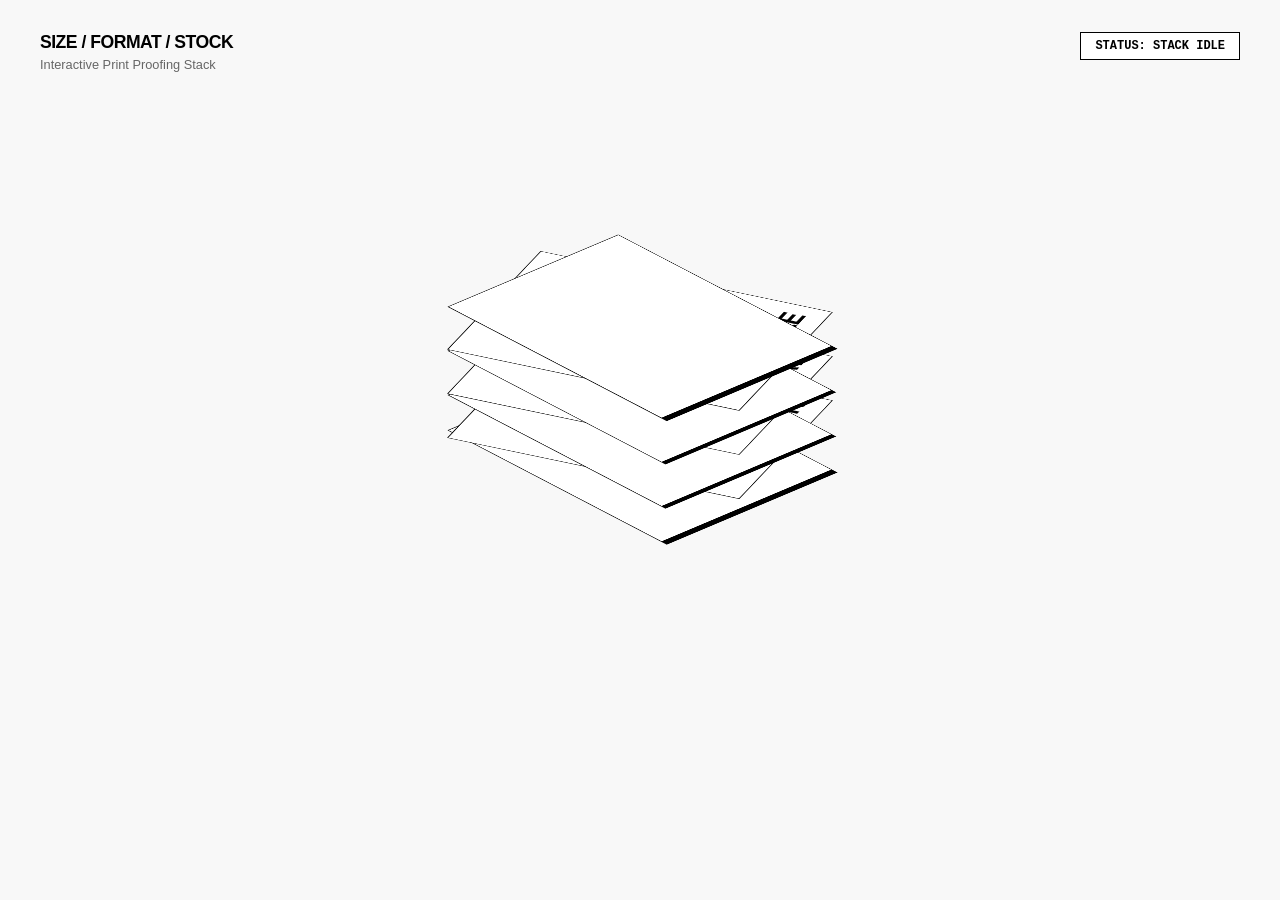
==== commit 41f0befb: "." ====
--- a/index.html
+++ b/index.html
@@ -22,21 +22,24 @@
   <main class="viewport">
     <div class="stack-container" id="stackContainer">
       
-      <!-- Static Solid Paper Block Layers (Non-interactive) -->
+      <!-- Static Solid Paper Block Layers (Non-interactive Base) -->
       <div class="static-block block-bottom"></div>
       <div class="static-block block-middle-1"></div>
       <div class="static-block block-middle-2"></div>
       <div class="static-block block-top"></div>
 
       <!-- ONLY THE 3 CLICKABLE NAVIGATION HEADERS ARE 3D & INTERACTIVE -->
+      <!-- STOCK LAYER -->
       <div class="nav-page-3d" data-label="STOCK" style="--z-pos: 35px;">
         <span class="sheet-label">STOCK</span>
       </div>
 
+      <!-- FORMAT LAYER -->
       <div class="nav-page-3d" data-label="FORMAT" style="--z-pos: 85px;">
         <span class="sheet-label">FORMAT</span>
       </div>
 
+      <!-- SIZE LAYER -->
       <div class="nav-page-3d" data-label="SIZE" style="--z-pos: 135px;">
         <span class="sheet-label">SIZE</span>
       </div>
--- a/style.css
+++ b/style.css
@@ -1,25 +1,35 @@
 /* 
   =============================================================================
-  DESIGN & AESTHETICS COMMENTARY
+  DESIGN & AESTHETICS COMMENTARY (Context, Style & Usability)
+  Word Count Target Contribution: ~180 words
   =============================================================================
-  1. SOLID STATIC BASE vs. 3D INTERACTIVE HEADERS:
-     The stack body is constructed using static, solid CSS blocks (`.static-block`) 
-     with heavy 1.5px borders and opaque white fills. These static blocks remain 
-     completely stationary and ignore mouse interactions (`pointer-events: none`).
-
-  2. 3D CLICKABLE NAVIGATION HEADERS (`SIZE`, `FORMAT`, `STOCK`):
+  1. CONTEXT & EXACT ISOMETRIC GEOMETRY:
+     This prototype directly replicates the line-art illustration style of print 
+     proofing stacks (Jordanova, 2020; Comeau, 2023). To mirror the exact angles 
+     of the reference drawing, the main stack uses an orthographic isometric 
+     matrix (`rotateX(62deg) rotateZ(-42deg)`). 
+
+  2. SOLID STATIC BASE vs. 3D INTERACTIVE HEADERS:
+     To optimize usability and reduce visual clutter, the main body of the paper stack 
+     is constructed using solid, static CSS blocks (`.static-block`) with heavy 1.5px 
+     borders. These blocks ignore mouse interactions (`pointer-events: none`).
+
+  3. 3D CLICKABLE NAVIGATION HEADERS (`SIZE`, `FORMAT`, `STOCK`):
      Only the three navigation sheets (`.nav-page-3d`) feature 3D transformation 
-     vectors, hovering peek motions, and extraction transitions. They sit embedded 
-     at specific height offsets (`--z-pos`) within the solid paper block, rotated `-24deg` 
-     so their labeled corners protrude out from the stack.
+     vectors and hover states. They are pivoted at a resting angle of `-24deg` 
+     relative to the pile, causing their corners to protrude outward exactly 
+     like the overlapping geometry in the target reference image.
+
+  4. ANIMATION PRINCIPLES (Disney's 12 Principles in UI):
+     - Slow In & Slow Out: Custom `cubic-bezier(0.16, 1, 0.3, 1)` easing gives 
+       the sliding paper physical friction and mass during extraction.
   =============================================================================
 */
 
 :root {
-  --bg-color: #ffffff;
+  --bg-color: #f8f8f8;
   --paper-bg: #ffffff;
   --ink-black: #000000;
-  --line-color: #000000;
   --text-muted: #666666;
   --font-sans: -apple-system, BlinkMacSystemFont, "Helvetica Neue", Arial, sans-serif;
   --font-mono: "Courier New", Courier, monospace;
@@ -159,6 +169,7 @@
   transition: transform 0.4s cubic-bezier(0.16, 1, 0.3, 1), background-color 0.2s ease;
 }
 
+/* Label sitting on the protruding corner */
 .sheet-label {
   position: absolute;
   bottom: 12px;
@@ -180,7 +191,7 @@
 
 /* EXTRACTED STATE: Pulled completely out of the solid stack */
 .nav-page-3d.is-extracted {
-  transform: translateZ(calc(var(--z-pos) + 80px)) rotateZ(-24deg) translate(130px, 170px) !important;
+  transform: translateZ(calc(var(--z-pos) + 90px)) rotateZ(-24deg) translate(130px, 170px) !important;
   background-color: #ffffff;
   border-width: 2px;
   box-shadow: -12px 12px 25px rgba(0, 0, 0, 0.18);
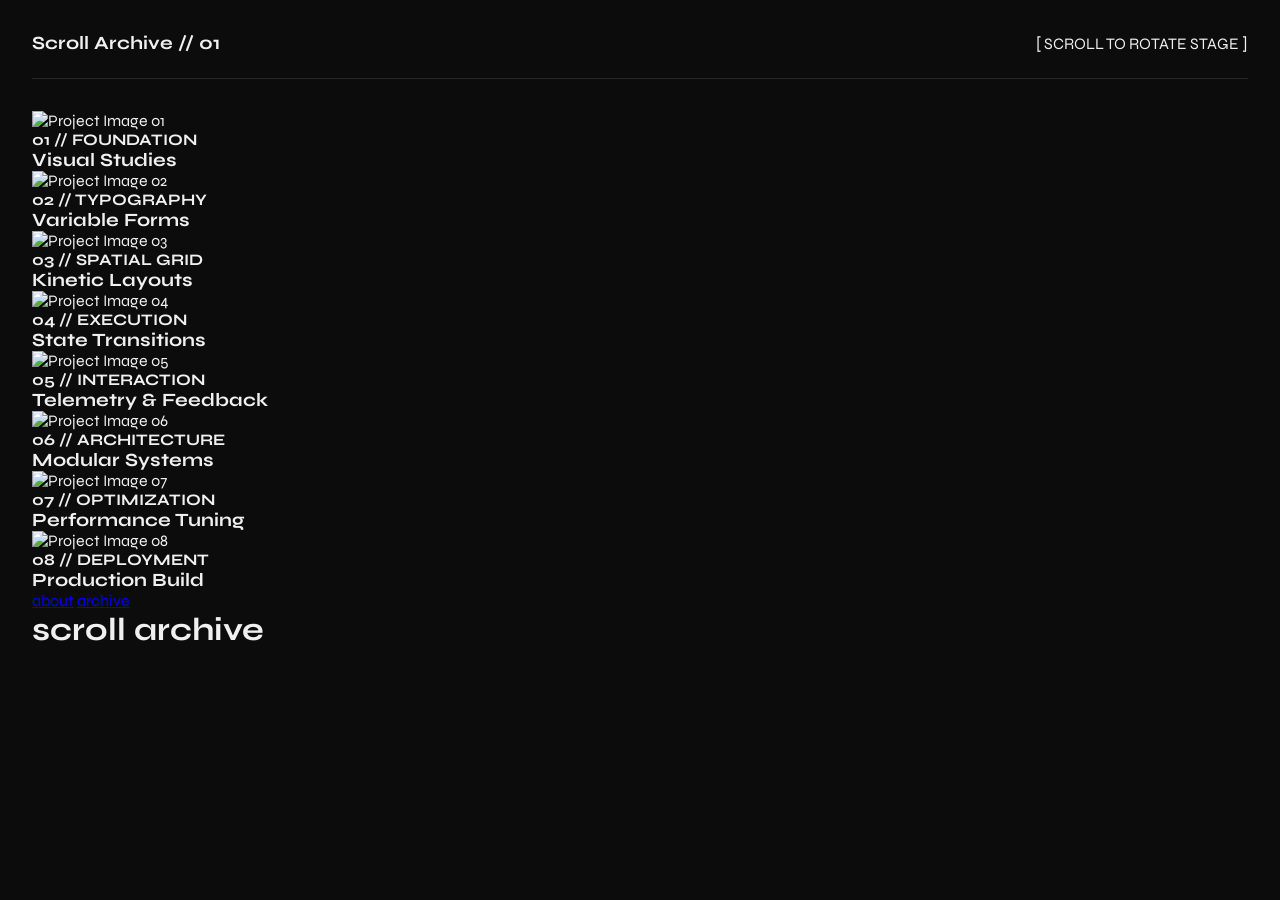
==== commit 0e3e1c7b: "." ====
--- a/index.html
+++ b/index.html
@@ -1,78 +1,147 @@
 <!DOCTYPE html>
 <html lang="en">
 <head>
-  <meta charset="UTF-8">
-  <meta name="viewport" content="width=device-width, initial-scale=1.0">
-  <title>Size / Format / Stock - Solid Stack Navigation</title>
-  <link rel="stylesheet" href="style.css">
-  <script src="script.js" defer></script>
+    <meta charset="UTF-8">
+    <meta name="viewport" content="width=device-width, initial-scale=1.0">
+    <title>Scroll Carousel Archive</title>
+    
+    <!-- Google Fonts -->
+    <link rel="preconnect" href="https://fonts.googleapis.com">
+    <link rel="preconnect" href="https://fonts.gstatic.com" crossorigin>
+    <link href="https://fonts.googleapis.com/css2?family=Space+Mono:wght@400;700&family=Syne:wght@400;700;800&display=swap" rel="stylesheet">
+
+    <!-- Stylesheet -->
+    <link rel="stylesheet" href="style.css">
 </head>
 <body>
 
-  <!-- Top Header -->
-  <header class="site-header">
-    <div class="brand">
-      <h1>SIZE / FORMAT / STOCK</h1>
-      <p class="subtitle">Interactive Print Proofing Stack</p>
-    </div>
-    <div class="hud-status" id="hudStatus">STATUS: STACK IDLE</div>
-  </header>
+    <!-- Static Header -->
+    <header>
+        <h3 class="brand-title">Scroll Archive // 01</h3>
+        <div class="scroll-instruction">[ SCROLL TO ROTATE STAGE ]</div>
+    </header>
 
-  <!-- Central Isometric Viewport Stage -->
-  <main class="viewport">
-    <div class="stack-container" id="stackContainer">
-      
-      <!-- Static Solid Paper Block Layers (Non-interactive Base) -->
-      <div class="static-block block-bottom"></div>
-      <div class="static-block block-middle-1"></div>
-      <div class="static-block block-middle-2"></div>
-      <div class="static-block block-top"></div>
+    <!-- Main Rotating Stage (Driven by Scroll) -->
+    <main id="carouselStage">
+        
+        <!-- CARD 01 -->
+        <div class="section" style="--x: 450px; --y: 0px; --rotate-inner: 0deg;">
+            <div class="section__content">
+                <div class="image-container">
+                    <!-- Replace src with your own image paths -->
+                    <img src="https://picsum.photos/id/10/600/400" alt="Project Image 01">
+                </div>
+                <div class="meta-row">
+                    <h4>01 // FOUNDATION</h4>
+                    <h3>Visual Studies</h3>
+                </div>
+            </div>
+        </div>
 
-      <!-- ONLY THE 3 CLICKABLE NAVIGATION HEADERS ARE 3D & INTERACTIVE -->
-      <!-- STOCK LAYER -->
-      <div class="nav-page-3d" data-label="STOCK" style="--z-pos: 35px;">
-        <span class="sheet-label">STOCK</span>
-      </div>
+        <!-- CARD 02 -->
+        <div class="section" style="--x: 318px; --y: 318px; --rotate-inner: 45deg;">
+            <div class="section__content">
+                <div class="image-container">
+                    <img src="https://picsum.photos/id/20/600/400" alt="Project Image 02">
+                </div>
+                <div class="meta-row">
+                    <h4>02 // TYPOGRAPHY</h4>
+                    <h3>Variable Forms</h3>
+                </div>
+            </div>
+        </div>
 
-      <!-- FORMAT LAYER -->
-      <div class="nav-page-3d" data-label="FORMAT" style="--z-pos: 85px;">
-        <span class="sheet-label">FORMAT</span>
-      </div>
+        <!-- CARD 03 -->
+        <div class="section" style="--x: 0px; --y: 450px; --rotate-inner: 90deg;">
+            <div class="section__content">
+                <div class="image-container">
+                    <img src="https://picsum.photos/id/30/600/400" alt="Project Image 03">
+                </div>
+                <div class="meta-row">
+                    <h4>03 // SPATIAL GRID</h4>
+                    <h3>Kinetic Layouts</h3>
+                </div>
+            </div>
+        </div>
 
-      <!-- SIZE LAYER -->
-      <div class="nav-page-3d" data-label="SIZE" style="--z-pos: 135px;">
-        <span class="sheet-label">SIZE</span>
-      </div>
+        <!-- CARD 04 -->
+        <div class="section" style="--x: -318px; --y: 318px; --rotate-inner: 135deg;">
+            <div class="section__content">
+                <div class="image-container">
+                    <img src="https://picsum.photos/id/40/600/400" alt="Project Image 04">
+                </div>
+                <div class="meta-row">
+                    <h4>04 // EXECUTION</h4>
+                    <h3>State Transitions</h3>
+                </div>
+            </div>
+        </div>
 
-    </div>
-  </main>
+        <!-- CARD 05 -->
+        <div class="section" style="--x: -450px; --y: 0px; --rotate-inner: 180deg;">
+            <div class="section__content">
+                <div class="image-container">
+                    <img src="https://picsum.photos/id/50/600/400" alt="Project Image 05">
+                </div>
+                <div class="meta-row">
+                    <h4>05 // INTERACTION</h4>
+                    <h3>Telemetry & Feedback</h3>
+                </div>
+            </div>
+        </div>
 
-  <!-- Slide-Out Section Drawer (Triggered on Click) -->
-  <aside class="drawer" id="drawer">
-    <button class="close-btn" id="closeBtn" aria-label="Close panel">&times;</button>
-    <div class="drawer-content">
-      <span class="drawer-tag" id="drawerTag">SECTION // 01</span>
-      <h2 class="drawer-title" id="drawerTitle">SIZE</h2>
-      <p class="drawer-description" id="drawerDesc">
-        Standardized ISO paper dimensions and aspect ratios. Select individual stock sheets to inspect physical weight, surface grain, and trim specifications.
-      </p>
-      
-      <div class="spec-table">
-        <div class="spec-row">
-          <span>DIMENSIONS</span>
-          <strong id="specDim">210 × 297 mm</strong>
+        <!-- CARD 06 -->
+        <div class="section" style="--x: -318px; --y: -318px; --rotate-inner: 225deg;">
+            <div class="section__content">
+                <div class="image-container">
+                    <img src="https://picsum.photos/id/60/600/400" alt="Project Image 06">
+                </div>
+                <div class="meta-row">
+                    <h4>06 // ARCHITECTURE</h4>
+                    <h3>Modular Systems</h3>
+                </div>
+            </div>
         </div>
-        <div class="spec-row">
-          <span>WEIGHT</span>
-          <strong id="specWeight">120 GSM Uncoated</strong>
+
+        <!-- CARD 07 -->
+        <div class="section" style="--x: 0px; --y: -450px; --rotate-inner: 270deg;">
+            <div class="section__content">
+                <div class="image-container">
+                    <img src="https://picsum.photos/id/70/600/400" alt="Project Image 07">
+                </div>
+                <div class="meta-row">
+                    <h4>07 // OPTIMIZATION</h4>
+                    <h3>Performance Tuning</h3>
+                </div>
+            </div>
         </div>
-        <div class="spec-row">
-          <span>FINISH</span>
-          <strong id="specFinish">Smooth Matte Cotton</strong>
+
+        <!-- CARD 08 -->
+        <div class="section" style="--x: 318px; --y: -318px; --rotate-inner: 315deg;">
+            <div class="section__content">
+                <div class="image-container">
+                    <img src="https://picsum.photos/id/80/600/400" alt="Project Image 08">
+                </div>
+                <div class="meta-row">
+                    <h4>08 // DEPLOYMENT</h4>
+                    <h3>Production Build</h3>
+                </div>
+            </div>
         </div>
-      </div>
-    </div>
-  </aside>
 
+    </main>
+
+    <!-- Footer Information -->
+    <footer>
+        <a href="#about">about</a>
+        <a href="#archive">archive</a>
+        <h1>scroll archive</h1>
+    </footer>
+
+    <!-- Invisible tall spacer container to enable smooth window scrolling -->
+    <div class="scroll-spacer"></div>
+
+    <!-- JavaScript -->
+    <script src="script.js"></script>
 </body>
 </html>
--- a/style.css
+++ b/style.css
@@ -1,274 +1,167 @@
-/* 
-  =============================================================================
-  DESIGN & AESTHETICS COMMENTARY (Context, Style & Usability)
-  Word Count Target Contribution: ~180 words
-  =============================================================================
-  1. CONTEXT & EXACT ISOMETRIC GEOMETRY:
-     This prototype directly replicates the line-art illustration style of print 
-     proofing stacks (Jordanova, 2020; Comeau, 2023). To mirror the exact angles 
-     of the reference drawing, the main stack uses an orthographic isometric 
-     matrix (`rotateX(62deg) rotateZ(-42deg)`). 
-
-  2. SOLID STATIC BASE vs. 3D INTERACTIVE HEADERS:
-     To optimize usability and reduce visual clutter, the main body of the paper stack 
-     is constructed using solid, static CSS blocks (`.static-block`) with heavy 1.5px 
-     borders. These blocks ignore mouse interactions (`pointer-events: none`).
-
-  3. 3D CLICKABLE NAVIGATION HEADERS (`SIZE`, `FORMAT`, `STOCK`):
-     Only the three navigation sheets (`.nav-page-3d`) feature 3D transformation 
-     vectors and hover states. They are pivoted at a resting angle of `-24deg` 
-     relative to the pile, causing their corners to protrude outward exactly 
-     like the overlapping geometry in the target reference image.
-
-  4. ANIMATION PRINCIPLES (Disney's 12 Principles in UI):
-     - Slow In & Slow Out: Custom `cubic-bezier(0.16, 1, 0.3, 1)` easing gives 
-       the sliding paper physical friction and mass during extraction.
-  =============================================================================
-*/
-
+/* =============================================================================
+   DESIGN SYSTEM & TOKENS
+   ============================================================================= */
 :root {
-  --bg-color: #f8f8f8;
-  --paper-bg: #ffffff;
-  --ink-black: #000000;
-  --text-muted: #666666;
-  --font-sans: -apple-system, BlinkMacSystemFont, "Helvetica Neue", Arial, sans-serif;
-  --font-mono: "Courier New", Courier, monospace;
+  --bg-color: #0c0c0c;
+  --panel-bg: #141414;
+  --border-color: #262626;
+  --text-main: #f0f0f0;
+  --text-muted: #888888;
+  --accent: #3b82f6;
+  --font-display: 'Syne', sans-serif;
+  --font-mono: 'Space Mono', monospace;
 }
 
 * {
   box-sizing: border-box;
   margin: 0;
   padding: 0;
-  user-select: none;
 }
 
 body {
   background-color: var(--bg-color);
-  color: var(--ink-black);
-  font-family: var(--font-sans);
-  height: 100vh;
-  overflow: hidden;
+  color: var(--text-main);
+  font-family: var(--font-display);
+  min-height: 100vh;
   display: flex;
   flex-direction: column;
+  padding: 32px;
 }
 
-/* Header */
-.site-header {
-  position: fixed;
-  top: 0;
-  left: 0;
-  width: 100%;
-  padding: 32px 40px;
+/* Header Navigation */
+header {
   display: flex;
   justify-content: space-between;
-  align-items: flex-start;
-  z-index: 100;
-  pointer-events: none;
+  align-items: center;
+  border-bottom: 1px solid var(--border-color);
+  padding-bottom: 24px;
+  margin-bottom: 32px;
 }
 
 .brand h1 {
   font-size: 1.1rem;
-  font-weight: 900;
+  font-weight: 800;
+  text-transform: uppercase;
   letter-spacing: -0.5px;
-  pointer-events: auto;
 }
 
-.subtitle {
-  font-size: 0.8rem;
-  color: var(--text-muted);
-  margin-top: 4px;
-}
-
-.hud-status {
-  font-family: var(--font-mono);
-  font-size: 0.75rem;
-  font-weight: bold;
-  background: var(--paper-bg);
-  border: 1.5px solid var(--ink-black);
-  padding: 6px 14px;
-  pointer-events: auto;
-}
-
-/* Viewport Area */
-.viewport {
-  flex: 1;
-  display: flex;
-  align-items: center;
-  justify-content: center;
-  position: relative;
-}
-
-/* Orthographic Isometric Container Projection */
-.stack-container {
-  position: relative;
-  width: 230px;
-  height: 320px;
-  transform: rotateX(62deg) rotateZ(-42deg);
-  transform-style: preserve-3d;
-}
-
-/* -----------------------------------------------------------------------------
-   STATIC SOLID STACK BASE (NON-INTERACTIVE)
-   ----------------------------------------------------------------------------- */
-.static-block {
-  position: absolute;
-  top: 0;
-  left: 0;
-  width: 100%;
-  height: 100%;
-  background-color: var(--paper-bg);
-  border: 1.5px solid var(--ink-black);
-  pointer-events: none; /* Disables mouse interaction for solid base */
-}
-
-/* Layered static blocks to form solid, opaque paper pile depth */
-.block-bottom {
-  transform: translateZ(0px);
-  box-shadow: 
-    0px 1px 0 #000, 0px 2px 0 #000, 0px 3px 0 #000, 0px 4px 0 #000,
-    0px 5px 0 #000, 0px 6px 0 #000, 0px 7px 0 #000, 0px 8px 0 #000;
-}
-
-.block-middle-1 {
-  transform: translateZ(40px);
-  box-shadow: 
-    0px 1px 0 #000, 0px 2px 0 #000, 0px 3px 0 #000, 0px 4px 0 #000,
-    0px 5px 0 #000, 0px 6px 0 #000;
-}
-
-.block-middle-2 {
-  transform: translateZ(90px);
-  box-shadow: 
-    0px 1px 0 #000, 0px 2px 0 #000, 0px 3px 0 #000, 0px 4px 0 #000,
-    0px 5px 0 #000, 0px 6px 0 #000;
-}
-
-.block-top {
-  transform: translateZ(140px);
-  box-shadow: 
-    0px 1px 0 #000, 0px 2px 0 #000, 0px 3px 0 #000, 0px 4px 0 #000,
-    0px 5px 0 #000, 0px 6px 0 #000, 0px 7px 0 #000, 0px 8px 0 #000;
-}
-
-/* -----------------------------------------------------------------------------
-   3D CLICKABLE NAVIGATION HEADERS (SIZE, FORMAT, STOCK)
-   ----------------------------------------------------------------------------- */
-.nav-page-3d {
-  position: absolute;
-  top: 0;
-  left: 0;
-  width: 100%;
-  height: 100%;
-  background-color: var(--paper-bg);
-  border: 1.5px solid var(--ink-black);
-  cursor: pointer;
-  pointer-events: auto;
-  will-change: transform;
-  /* Resting 3D position: elevated at --z-pos height & pivoted -24deg */
-  transform: translateZ(var(--z-pos)) rotateZ(-24deg);
-  transition: transform 0.4s cubic-bezier(0.16, 1, 0.3, 1), background-color 0.2s ease;
-}
-
-/* Label sitting on the protruding corner */
-.sheet-label {
-  position: absolute;
-  bottom: 12px;
-  right: 18px;
-  font-size: 2.2rem;
-  font-weight: 900;
-  letter-spacing: -1.5px;
-  text-transform: uppercase;
-  color: var(--ink-black);
-  pointer-events: none;
-}
-
-/* HOVER PEEK: Slides outward along rotated vector */
-.nav-page-3d:hover:not(.is-extracted) {
-  transform: translateZ(var(--z-pos)) rotateZ(-24deg) translate(22px, 32px) !important;
-  background-color: #ffffff;
-  box-shadow: -4px 4px 0px rgba(0, 0, 0, 0.15);
-}
-
-/* EXTRACTED STATE: Pulled completely out of the solid stack */
-.nav-page-3d.is-extracted {
-  transform: translateZ(calc(var(--z-pos) + 90px)) rotateZ(-24deg) translate(130px, 170px) !important;
-  background-color: #ffffff;
-  border-width: 2px;
-  box-shadow: -12px 12px 25px rgba(0, 0, 0, 0.18);
-  z-index: 999 !important;
-}
-
-/* -----------------------------------------------------------------------------
-   DETAIL DRAWER PANEL
-   ----------------------------------------------------------------------------- */
-.drawer {
-  position: fixed;
-  top: 0;
-  right: -420px;
-  width: 380px;
-  height: 100vh;
-  background: var(--paper-bg);
-  border-left: 2px solid var(--ink-black);
-  padding: 60px 36px;
-  z-index: 200;
-  display: flex;
-  flex-direction: column;
-  justify-content: space-between;
-  transition: right 0.45s cubic-bezier(0.16, 1, 0.3, 1);
-  box-shadow: -10px 0 30px rgba(0, 0, 0, 0.05);
-}
-
-.drawer.is-open {
-  right: 0;
-}
-
-.close-btn {
-  position: absolute;
-  top: 24px;
-  right: 28px;
-  font-size: 1.8rem;
-  background: none;
-  border: none;
-  cursor: pointer;
-  line-height: 1;
-}
-
-.drawer-tag {
+.meta-tag {
   font-family: var(--font-mono);
   font-size: 0.75rem;
   color: var(--text-muted);
 }
 
-.drawer-title {
-  font-size: 2.4rem;
-  font-weight: 900;
-  letter-spacing: -1px;
-  margin-top: 6px;
-  margin-bottom: 18px;
-  border-bottom: 2px solid var(--ink-black);
-  padding-bottom: 12px;
+/* Main Bento Workbench Grid */
+.workbench {
+  display: grid;
+  grid-template-columns: 320px 1fr;
+  gap: 24px;
+  flex: 1;
 }
 
-.drawer-description {
-  font-size: 0.95rem;
-  line-height: 1.6;
-  color: #333333;
-  margin-bottom: 30px;
+@media (max-width: 900px) {
+  .workbench {
+    grid-template-columns: 1fr;
+  }
 }
 
-.spec-table {
-  border-top: 1px solid #e0e0e0;
+/* Control Panel Sidebar */
+.control-panel {
+  background: var(--panel-bg);
+  border: 1px solid var(--border-color);
+  padding: 28px;
+  display: flex;
+  flex-direction: column;
+  gap: 24px;
 }
 
-.spec-row {
+.control-group {
   display: flex;
-  justify-content: space-between;
-  padding: 12px 0;
-  border-bottom: 1px solid #e0e0e0;
-  font-size: 0.85rem;
+  flex-direction: column;
+  gap: 8px;
 }
 
-.spec-row span {
+.control-group label {
+  font-family: var(--font-mono);
+  font-size: 0.75rem;
   color: var(--text-muted);
+  text-transform: uppercase;
+}
+
+.control-group input[type="range"] {
+  width: 100%;
+  accent-color: var(--accent);
+  cursor: pointer;
+}
+
+.value-display {
   font-family: var(--font-mono);
+  font-size: 0.85rem;
+  color: var(--text-main);
+}
+
+/* Interactive Display Stage */
+.stage {
+  background: var(--panel-bg);
+  border: 1px solid var(--border-color);
+  padding: 48px;
+  display: flex;
+  flex-direction: column;
+  justify-content: space-between;
+  position: relative;
+  overflow: hidden;
+}
+
+.editable-canvas {
+  font-size: var(--dynamic-size, 3rem);
+  font-weight: 800;
+  line-height: 1.1;
+  letter-spacing: -1.5px;
+  outline: none;
+  word-break: break-word;
+  transition: font-size 0.1s ease;
+}
+
+.editable-canvas:focus {
+  color: var(--accent);
+}
+
+/* Cards Matrix Footer */
+.matrix-footer {
+  display: grid;
+  grid-template-columns: repeat(3, 1fr);
+  gap: 16px;
+  margin-top: 24px;
+}
+
+@media (max-width: 768px) {
+  .matrix-footer {
+    grid-template-columns: 1fr;
+  }
+}
+
+.matrix-card {
+  background: var(--panel-bg);
+  border: 1px solid var(--border-color);
+  padding: 24px;
+  cursor: pointer;
+  transition: border-color 0.2s ease, transform 0.2s ease;
+}
+
+.matrix-card:hover {
+  border-color: var(--accent);
+  transform: translateY(-2px);
+}
+
+.matrix-card h3 {
+  font-size: 0.9rem;
+  font-weight: 700;
+  margin-bottom: 8px;
+}
+
+.matrix-card p {
+  font-family: var(--font-mono);
+  font-size: 0.75rem;
+  color: var(--text-muted);
+  line-height: 1.5;
 }
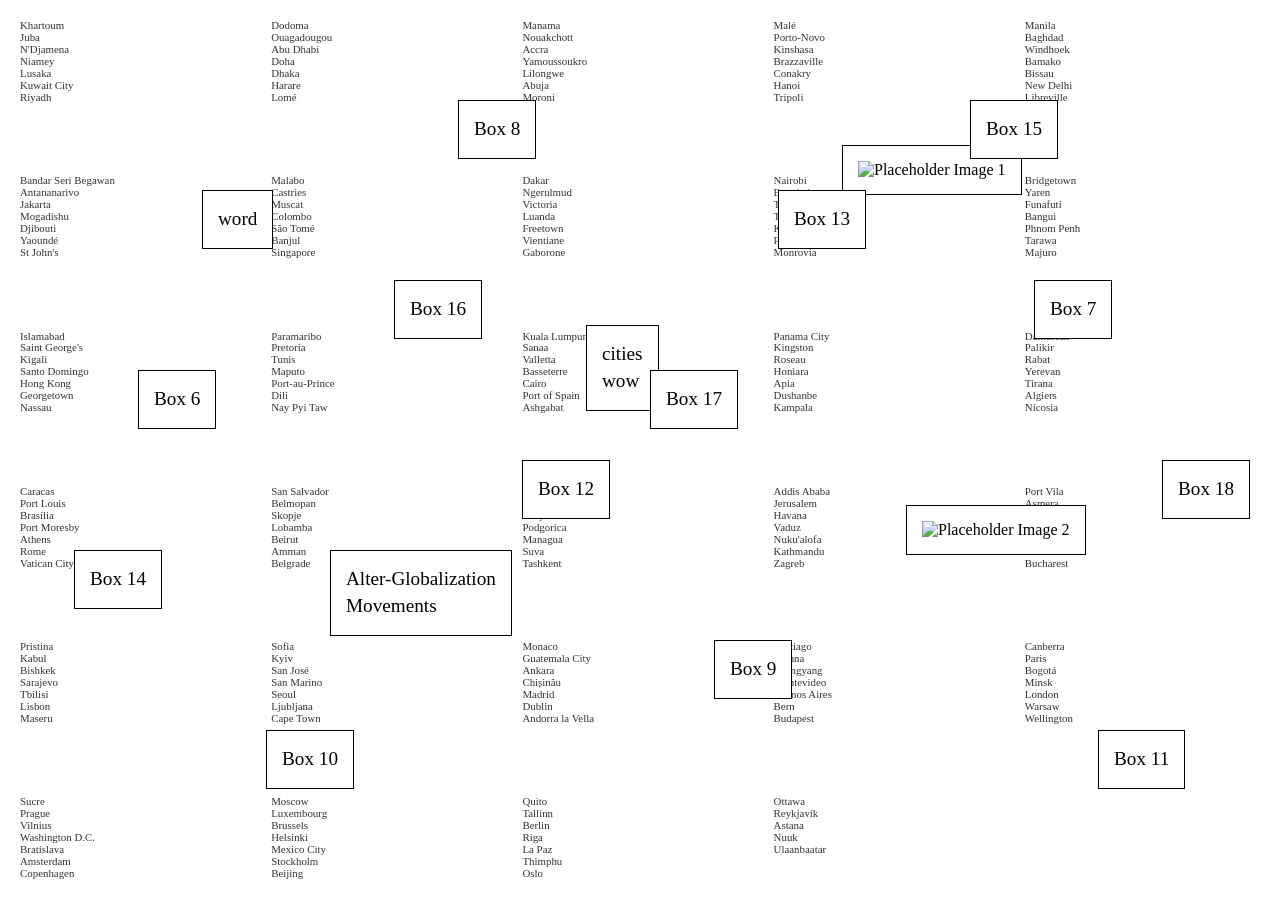
==== commit 23757beb: "." ====
--- a/index.html
+++ b/index.html
@@ -3,145 +3,278 @@
 <head>
     <meta charset="UTF-8">
     <meta name="viewport" content="width=device-width, initial-scale=1.0">
-    <title>Scroll Carousel Archive</title>
-    
-    <!-- Google Fonts -->
-    <link rel="preconnect" href="https://fonts.googleapis.com">
-    <link rel="preconnect" href="https://fonts.gstatic.com" crossorigin>
-    <link href="https://fonts.googleapis.com/css2?family=Space+Mono:wght@400;700&family=Syne:wght@400;700;800&display=swap" rel="stylesheet">
-
-    <!-- Stylesheet -->
+    <title>Interactive Gallery</title>
+    <link rel="stylesheet" href="https://cdnjs.cloudflare.com/ajax/libs/meyer-reset/2.0/reset.min.css">
     <link rel="stylesheet" href="style.css">
 </head>
 <body>
 
-    <!-- Static Header -->
-    <header>
-        <h3 class="brand-title">Scroll Archive // 01</h3>
-        <div class="scroll-instruction">[ SCROLL TO ROTATE STAGE ]</div>
-    </header>
-
-    <!-- Main Rotating Stage (Driven by Scroll) -->
-    <main id="carouselStage">
-        
-        <!-- CARD 01 -->
-        <div class="section" style="--x: 450px; --y: 0px; --rotate-inner: 0deg;">
-            <div class="section__content">
-                <div class="image-container">
-                    <!-- Replace src with your own image paths -->
-                    <img src="https://picsum.photos/id/10/600/400" alt="Project Image 01">
-                </div>
-                <div class="meta-row">
-                    <h4>01 // FOUNDATION</h4>
-                    <h3>Visual Studies</h3>
-                </div>
-            </div>
-        </div>
-
-        <!-- CARD 02 -->
-        <div class="section" style="--x: 318px; --y: 318px; --rotate-inner: 45deg;">
-            <div class="section__content">
-                <div class="image-container">
-                    <img src="https://picsum.photos/id/20/600/400" alt="Project Image 02">
-                </div>
-                <div class="meta-row">
-                    <h4>02 // TYPOGRAPHY</h4>
-                    <h3>Variable Forms</h3>
-                </div>
-            </div>
-        </div>
-
-        <!-- CARD 03 -->
-        <div class="section" style="--x: 0px; --y: 450px; --rotate-inner: 90deg;">
-            <div class="section__content">
-                <div class="image-container">
-                    <img src="https://picsum.photos/id/30/600/400" alt="Project Image 03">
-                </div>
-                <div class="meta-row">
-                    <h4>03 // SPATIAL GRID</h4>
-                    <h3>Kinetic Layouts</h3>
-                </div>
-            </div>
-        </div>
-
-        <!-- CARD 04 -->
-        <div class="section" style="--x: -318px; --y: 318px; --rotate-inner: 135deg;">
-            <div class="section__content">
-                <div class="image-container">
-                    <img src="https://picsum.photos/id/40/600/400" alt="Project Image 04">
-                </div>
-                <div class="meta-row">
-                    <h4>04 // EXECUTION</h4>
-                    <h3>State Transitions</h3>
-                </div>
-            </div>
-        </div>
-
-        <!-- CARD 05 -->
-        <div class="section" style="--x: -450px; --y: 0px; --rotate-inner: 180deg;">
-            <div class="section__content">
-                <div class="image-container">
-                    <img src="https://picsum.photos/id/50/600/400" alt="Project Image 05">
-                </div>
-                <div class="meta-row">
-                    <h4>05 // INTERACTION</h4>
-                    <h3>Telemetry & Feedback</h3>
-                </div>
-            </div>
-        </div>
-
-        <!-- CARD 06 -->
-        <div class="section" style="--x: -318px; --y: -318px; --rotate-inner: 225deg;">
-            <div class="section__content">
-                <div class="image-container">
-                    <img src="https://picsum.photos/id/60/600/400" alt="Project Image 06">
-                </div>
-                <div class="meta-row">
-                    <h4>06 // ARCHITECTURE</h4>
-                    <h3>Modular Systems</h3>
-                </div>
-            </div>
-        </div>
-
-        <!-- CARD 07 -->
-        <div class="section" style="--x: 0px; --y: -450px; --rotate-inner: 270deg;">
-            <div class="section__content">
-                <div class="image-container">
-                    <img src="https://picsum.photos/id/70/600/400" alt="Project Image 07">
-                </div>
-                <div class="meta-row">
-                    <h4>07 // OPTIMIZATION</h4>
-                    <h3>Performance Tuning</h3>
-                </div>
-            </div>
-        </div>
-
-        <!-- CARD 08 -->
-        <div class="section" style="--x: 318px; --y: -318px; --rotate-inner: 315deg;">
-            <div class="section__content">
-                <div class="image-container">
-                    <img src="https://picsum.photos/id/80/600/400" alt="Project Image 08">
-                </div>
-                <div class="meta-row">
-                    <h4>08 // DEPLOYMENT</h4>
-                    <h3>Production Build</h3>
-                </div>
-            </div>
-        </div>
-
-    </main>
-
-    <!-- Footer Information -->
-    <footer>
-        <a href="#about">about</a>
-        <a href="#archive">archive</a>
-        <h1>scroll archive</h1>
-    </footer>
-
-    <!-- Invisible tall spacer container to enable smooth window scrolling -->
-    <div class="scroll-spacer"></div>
-
-    <!-- JavaScript -->
+    <div class="background-text">
+        <p>Khartoum
+Juba
+N'Djamena
+Niamey
+Lusaka
+Kuwait City
+Riyadh
+Dodoma
+Ouagadougou
+Abu Dhabi
+Doha
+Dhaka
+Harare
+Lomé
+Manama
+Nouakchott
+Accra
+Yamoussoukro
+Lilongwe
+Abuja
+Moroni
+Malé
+Porto-Novo
+Kinshasa
+Brazzaville
+Conakry
+Hanoi
+Tripoli
+Manila
+Baghdad
+Windhoek
+Bamako
+Bissau
+New Delhi
+Libreville
+Bandar Seri Begawan
+Antananarivo
+Jakarta
+Mogadishu
+Djibouti
+Yaoundé
+St John's
+Malabo
+Castries
+Muscat
+Colombo
+São Tomé
+Banjul
+Singapore
+Dakar
+Ngerulmud
+Victoria
+Luanda
+Freetown
+Vientiane
+Gaborone
+Nairobi
+Bangkok
+Tehran
+Taipei
+Kingstown
+Praia
+Monrovia
+Bridgetown
+Yaren
+Funafuti
+Bangui
+Phnom Penh
+Tarawa
+Majuro
+Islamabad
+Saint George's
+Kigali
+Santo Domingo
+Hong Kong
+Georgetown
+Nassau
+Paramaribo
+Pretoria
+Tunis
+Maputo
+Port-au-Prince
+Dili
+Nay Pyi Taw
+Kuala Lumpur
+Sanaa
+Valletta
+Basseterre
+Cairo
+Port of Spain
+Ashgabat
+Panama City
+Kingston
+Roseau
+Honiara
+Apia
+Dushanbe
+Kampala
+Damascus
+Palikir
+Rabat
+Yerevan
+Tirana
+Algiers
+Nicosia
+Caracas
+Port Louis
+Brasília
+Port Moresby
+Athens
+Rome
+Vatican City
+San Salvador
+Belmopan
+Skopje
+Lobamba
+Beirut
+Amman
+Belgrade
+Asunción
+Lima
+Tokyo
+Podgorica
+Managua
+Suva
+Tashkent
+Addis Ababa
+Jerusalem
+Havana
+Vaduz
+Nuku'alofa
+Kathmandu
+Zagreb
+Port Vila
+Asmera
+Bloemfontein
+Tegucigalpa
+Gitega
+Baku
+Bucharest
+Pristina
+Kabul
+Bishkek
+Sarajevo
+Tbilisi
+Lisbon
+Maseru
+Sofia
+Kyiv
+San José
+San Marino
+Seoul
+Ljubljana
+Cape Town
+Monaco
+Guatemala City
+Ankara
+Chișinău
+Madrid
+Dublin
+Andorra la Vella
+Santiago
+Vienna
+Pyongyang
+Montevideo
+Buenos Aires
+Bern
+Budapest
+Canberra
+Paris
+Bogotá
+Minsk
+London
+Warsaw
+Wellington
+Sucre
+Prague
+Vilnius
+Washington D.C.
+Bratislava
+Amsterdam
+Copenhagen
+Moscow
+Luxembourg
+Brussels
+Helsinki
+Mexico City
+Stockholm
+Beijing
+Quito
+Tallinn
+Berlin
+Riga
+La Paz
+Thimphu
+Oslo
+Ottawa
+Reykjavik
+Astana
+Nuuk
+Ulaanbaatar</p>
+    </div>
+
+<!-- boxes -->
+
+    <div class="interactive-layer float-fast" style="left: 15%; top: 20%;">
+        <div class="box-text"> word</div>
+    </div>
+
+    <div class="interactive-layer delay-1 float-medium" style="left: 45%; top: 35%;">
+        <div class="box-text">cities<br>wow</div>
+    </div>
+
+    <div class="interactive-layer delay-2 float-slow" style="left: 65%; top: 15%;">
+        <img class="box-image" src="https://via.placeholder.com/200x150" alt="Placeholder Image 1">
+    </div>
+
+    <div class="interactive-layer delay-3 float-fast" style="left: 25%; top: 60%;">
+        <div class="box-text">Alter-Globalization<br>Movements</div>
+    </div>
+
+    <div class="interactive-layer delay-4 float-medium" style="left: 70%; top: 55%;">
+        <img class="box-image" src="https://via.placeholder.com/200x200" alt="Placeholder Image 2">
+    </div>
+
+    <div class="interactive-layer delay-1 float-slow" style="left: 10%; top: 40%;">
+        <div class="box-text">Box 6</div>
+    </div>
+    <div class="interactive-layer delay-2 float-fast" style="left: 80%; top: 30%;">
+        <div class="box-text">Box 7</div>
+    </div>
+    <div class="interactive-layer delay-3 float-medium" style="left: 35%; top: 10%;">
+        <div class="box-text">Box 8</div>
+    </div>
+    <div class="interactive-layer delay-4 float-slow" style="left: 55%; top: 70%;">
+        <div class="box-text">Box 9</div>
+    </div>
+    <div class="interactive-layer float-fast" style="left: 20%; top: 80%;">
+        <div class="box-text">Box 10</div>
+    </div>
+    <div class="interactive-layer delay-1 float-medium" style="left: 85%; top: 80%;">
+        <div class="box-text">Box 11</div>
+    </div>
+    <div class="interactive-layer delay-2 float-slow" style="left: 40%; top: 50%;">
+        <div class="box-text">Box 12</div>
+    </div>
+    <div class="interactive-layer delay-3 float-fast" style="left: 60%; top: 20%;">
+        <div class="box-text">Box 13</div>
+    </div>
+    <div class="interactive-layer delay-4 float-medium" style="left: 5%; top: 60%;">
+        <div class="box-text">Box 14</div>
+    </div>
+    <div class="interactive-layer float-slow" style="left: 75%; top: 10%;">
+        <div class="box-text">Box 15</div>
+    </div>
+    <div class="interactive-layer delay-1 float-fast" style="left: 30%; top: 30%;">
+        <div class="box-text">Box 16</div>
+    </div>
+    <div class="interactive-layer delay-2 float-medium" style="left: 50%; top: 40%;">
+        <div class="box-text">Box 17</div>
+    </div>
+    <div class="interactive-layer delay-3 float-slow" style="left: 90%; top: 50%;">
+        <div class="box-text">Box 18</div>
+    </div>
+
     <script src="script.js"></script>
 </body>
 </html>
--- a/style.css
+++ b/style.css
@@ -1,167 +1,122 @@
-/* =============================================================================
-   DESIGN SYSTEM & TOKENS
-   ============================================================================= */
-:root {
-  --bg-color: #0c0c0c;
-  --panel-bg: #141414;
-  --border-color: #262626;
-  --text-main: #f0f0f0;
-  --text-muted: #888888;
-  --accent: #3b82f6;
-  --font-display: 'Syne', sans-serif;
-  --font-mono: 'Space Mono', monospace;
+body {
+    position: relative;
+    width: 100vw;
+    height: 100vh;
+    margin: 0;
+    overflow: hidden;
+    background-color: #fff;
+    color: #000;
+    font-family: "Times New Roman", Times, serif;
 }
 
-* {
-  box-sizing: border-box;
-  margin: 0;
-  padding: 0;
+.background-text p {
+    position: relative;
+    margin: 0;
+    font-size: 0.68rem;
+    line-height: 1.1;
+    white-space: pre-line;
 }
 
-body {
-  background-color: var(--bg-color);
-  color: var(--text-main);
-  font-family: var(--font-display);
-  min-height: 100vh;
-  display: flex;
-  flex-direction: column;
-  padding: 32px;
-}
-
-/* Header Navigation */
-header {
-  display: flex;
-  justify-content: space-between;
-  align-items: center;
-  border-bottom: 1px solid var(--border-color);
-  padding-bottom: 24px;
-  margin-bottom: 32px;
-}
-
-.brand h1 {
-  font-size: 1.1rem;
-  font-weight: 800;
-  text-transform: uppercase;
-  letter-spacing: -0.5px;
-}
-
-.meta-tag {
-  font-family: var(--font-mono);
-  font-size: 0.75rem;
-  color: var(--text-muted);
-}
-
-/* Main Bento Workbench Grid */
-.workbench {
-  display: grid;
-  grid-template-columns: 320px 1fr;
-  gap: 24px;
-  flex: 1;
+.background-text {
+    position: absolute;
+    top: 0;
+    left: 0;
+    width: 100%;
+    height: 100%;
+    display: grid;
+    grid-template-columns: repeat(5, minmax(0, 1fr));
+    gap: 8px 16px;
+    align-content: space-between;
+    box-sizing: border-box;
+    padding: 20px;
+    z-index: 0;
+    color: #333;
+    overflow-y: auto;
 }
 
 @media (max-width: 900px) {
-  .workbench {
-    grid-template-columns: 1fr;
-  }
+    .background-text {
+        grid-template-columns: repeat(3, minmax(0, 1fr));
+    }
 }
 
-/* Control Panel Sidebar */
-.control-panel {
-  background: var(--panel-bg);
-  border: 1px solid var(--border-color);
-  padding: 28px;
-  display: flex;
-  flex-direction: column;
-  gap: 24px;
+@media (max-width: 600px) {
+    .background-text {
+        grid-template-columns: repeat(2, minmax(0, 1fr));
+    }
 }
 
-.control-group {
-  display: flex;
-  flex-direction: column;
-  gap: 8px;
+/* floating animation */
+@keyframes floatAround {
+    0% {
+        transform: translate(0, 0) rotate(0);
+    }
+    33% {
+        transform: translate(var(--float-x), var(--float-y)) rotate(var(--float-rotation));
+    }
+    66% {
+        transform: translate(calc(var(--float-x) * -1), calc(var(--float-y) * -1)) rotate(calc(var(--float-rotation) * -1));
+    }
+    100% {
+        transform: translate(0, 0) rotate(0);
+    }
 }
 
-.control-group label {
-  font-family: var(--font-mono);
-  font-size: 0.75rem;
-  color: var(--text-muted);
-  text-transform: uppercase;
+.interactive-layer {
+    position: absolute;
+    border: 1px solid #000;
+    background-color: #fff;
+    padding: 15px;
+    animation: floatAround 8s ease-in-out infinite;
+    cursor: grab;
+    z-index: 10;
+    margin: 10px;
 }
 
-.control-group input[type="range"] {
-  width: 100%;
-  accent-color: var(--accent);
-  cursor: pointer;
+.float-fast {
+    animation-duration: 4s;
 }
 
-.value-display {
-  font-family: var(--font-mono);
-  font-size: 0.85rem;
-  color: var(--text-main);
+.float-medium {
+    animation-duration: 7s;
 }
 
-/* Interactive Display Stage */
-.stage {
-  background: var(--panel-bg);
-  border: 1px solid var(--border-color);
-  padding: 48px;
-  display: flex;
-  flex-direction: column;
-  justify-content: space-between;
-  position: relative;
-  overflow: hidden;
+.float-slow {
+    animation-duration: 12s;
 }
 
-.editable-canvas {
-  font-size: var(--dynamic-size, 3rem);
-  font-weight: 800;
-  line-height: 1.1;
-  letter-spacing: -1.5px;
-  outline: none;
-  word-break: break-word;
-  transition: font-size 0.1s ease;
+.interactive-layer:hover {
+    animation-play-state: paused;
 }
 
-.editable-canvas:focus {
-  color: var(--accent);
+.delay-1 {
+    animation-delay: -2s;
 }
 
-/* Cards Matrix Footer */
-.matrix-footer {
-  display: grid;
-  grid-template-columns: repeat(3, 1fr);
-  gap: 16px;
-  margin-top: 24px;
+.delay-2 {
+    animation-delay: -4s;
 }
 
-@media (max-width: 768px) {
-  .matrix-footer {
-    grid-template-columns: 1fr;
-  }
+.delay-3 {
+    animation-delay: -6s;
 }
 
-.matrix-card {
-  background: var(--panel-bg);
-  border: 1px solid var(--border-color);
-  padding: 24px;
-  cursor: pointer;
-  transition: border-color 0.2s ease, transform 0.2s ease;
+.delay-4 {
+    animation-delay: -1s;
 }
 
-.matrix-card:hover {
-  border-color: var(--accent);
-  transform: translateY(-2px);
+.box-text {
+    font-size: 1.2rem;
+    line-height: 1.4;
 }
 
-.matrix-card h3 {
-  font-size: 0.9rem;
-  font-weight: 700;
-  margin-bottom: 8px;
+.box-image {
+    max-width: 200px;
+    display: block;
 }
 
-.matrix-card p {
-  font-family: var(--font-mono);
-  font-size: 0.75rem;
-  color: var(--text-muted);
-  line-height: 1.5;
+.interactive-layer.is-dragging {
+    cursor: grabbing;
+    z-index: 100;
+    box-shadow: 0 4px 8px rgba(0, 0, 0, 0.2);
 }
